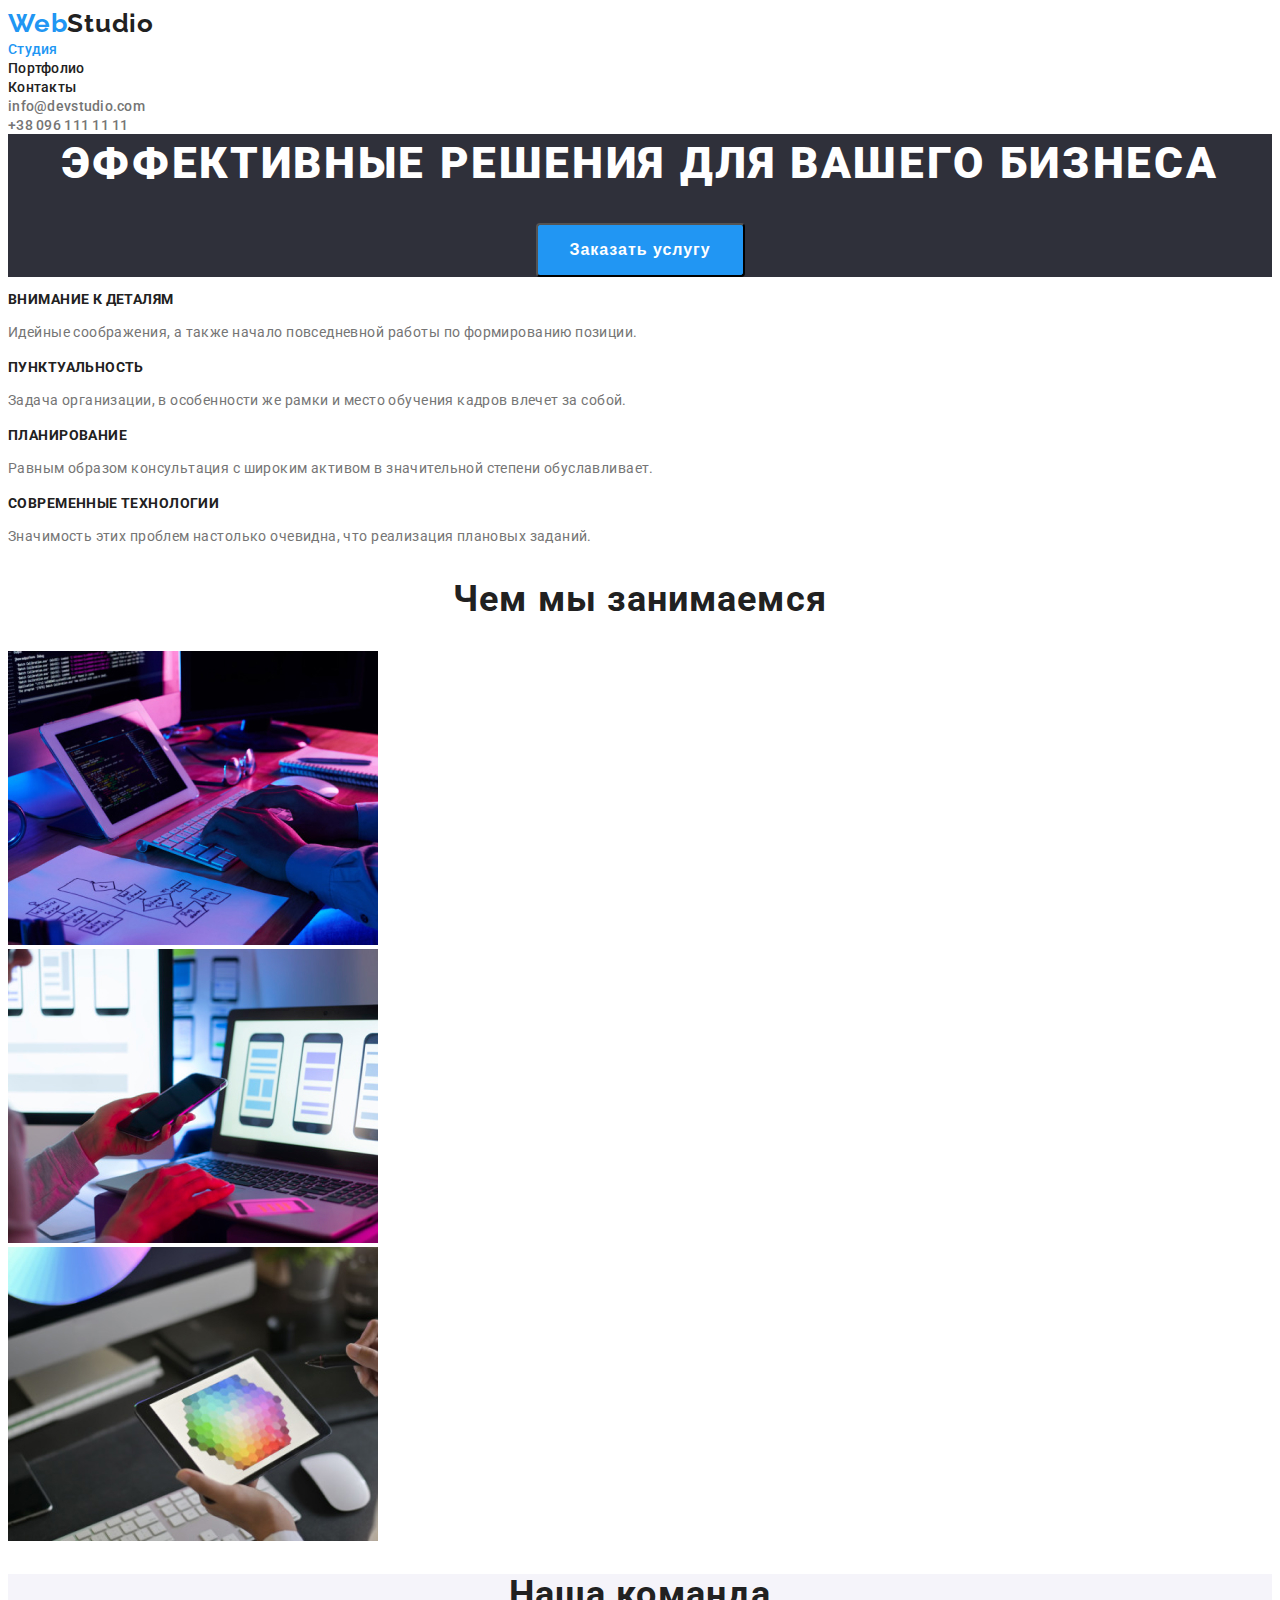
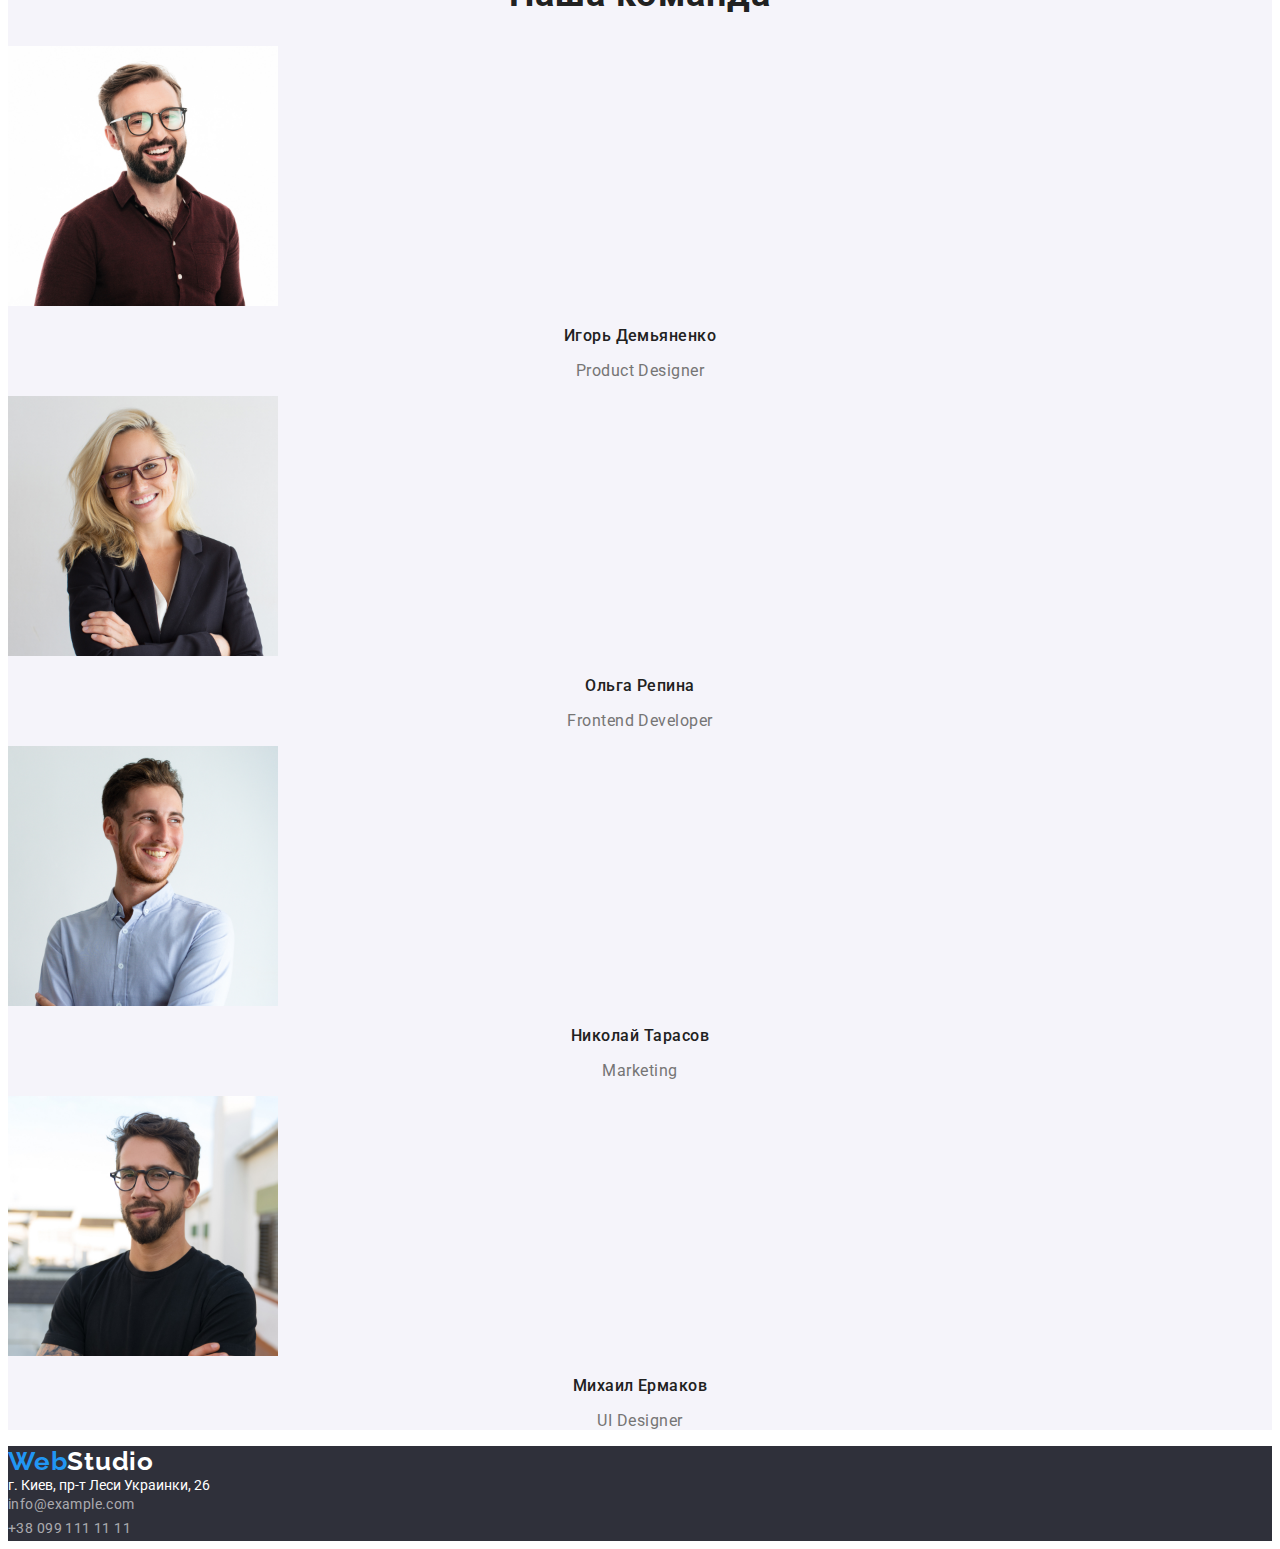
==== index.html @ c89e441e "Виправлення01" ====
<!DOCTYPE html>
<html lang="ru">
<head>
    <meta charset="UTF-8">
    <meta name="viewport" content="width=device-width, initial-scale=1.0">
    <link href="https://fonts.googleapis.com/css2?family=Raleway:wght@700&family=Roboto:wght@400;500;700;900&display=swap"
        rel="stylesheet">
    <link rel="stylesheet" href="./css/styles.css">
    <title>WebStudio</title>
</head>
<body>
    <header>
        <nav>
            <a class="logo" href="./index.html">Web<span class="logo-top">Studio</span></a>
            <ul class="list">
                <li><a class="navigation current" href="">Студия</a></li>
                <li><a class="navigation" href="./portfolio.html">Портфолио</a></li>
                <li><a class="navigation" href="#contacts">Контакты</a></li>
            </ul>
        </nav>
            <ul class="list">
                <li><a class="contacts" href="mailto:info@example.com">info@devstudio.com</a></li>
                <li><a class="contacts" href="tel:+380991111111">+38 096 111 11 11</a></li>
            </ul>
    </header>
    <main>
        <section class="hero">
            <h1 class="hero-title">Эффективные решения для вашего бизнеса</h1>
            <button class="hero-button" type="button">Заказать услугу</button>
        </section>
        <section>
            <div class="container">
                <ul class="list">
                    <li>
                        <h3 class="feature">Внимание к деталям</h3>
                        <p class="feature-text">Идейные соображения, а также начало повседневной работы по формированию позиции.</p>
                    </li>
                    <li>
                        <h3 class="feature">Пунктуальность</h3>
                        <p class="feature-text">Задача организации, в особенности же рамки и место обучения кадров влечет за собой.</p>
                    </li>
                    <li>
                        <h3 class="feature">Планирование</h3>
                        <p class="feature-text">Равным образом консультация с широким активом в значительной степени обуславливает.</p>
                    </li>
                    <li>
                        <h3 class="feature">Современные технологии</h3>
                        <p class="feature-text">Значимость этих проблем настолько очевидна, что реализация плановых заданий.</p>
                    </li>
                </ul>
            </div>
        </section>
        <section>
            <h2 class="section-title">Чем мы занимаемся</h2>
            <ul class="list">
                <li><img src="./images/img1.jpg" width="370" height="294" alt="programer-working-his-desk-office" /></li>
                <li><img src="./images/img2.jpg" width="370" height="294" alt="designers-are-developing-application-smartphones-team-creators-is-working-interface-mobile-phones" /></li>
                <li><img src="./images/img3.jpg" width="370" height="294" alt="artist-web-design-with-working-colour-selection" /></li>
            </ul>
        </section>
        <section class="team">
            <h2 class="section-title">Наша команда</h2>
            <ul class="list">
                <li><img src="./images/img4.jpg" width="270" height="260" alt="Product Designer" />
                <h3 class="name">Игорь Демьяненко</h3>
                <p class="employment" lang="en">Product Designer</p></li>
                <li><img src="./images/img5.jpg" width="270" height="260" alt="Frontend Developer" />
                <h3 class="name">Ольга Репина</h3>
                <p class="employment" lang="en">Frontend Developer</p></li>
                <li><img src="./images/img6.jpg" width="270" height="260" alt="Marketing" />
                <h3 class="name">Николай Тарасов</h3>
                <p class="employment" lang="en">Marketing</p></li>
                <li><img src="./images/img7.jpg" width="270" height="260" alt="UI Designer" />
                <h3 class="name">Михаил Ермаков</h3>
                <p class="employment" lang="en">UI Designer</p></li>
            </ul>
        </section>
    </main>
    <footer id="contacts">
        <a class="logo" href="./index.html">Web<span class="logo-bottom">Studio</span></a>
        <ul class="list">
            <li class="location">г. Киев, пр-т Леси Украинки, 26</li>
            <li><a class="mail" href="mailto:info@example.com">info@example.com</a></li>
            <li><a class="mail" href="tel:+380991111111">+38 099 111 11 11</a></li>
        </ul>
    </footer>

</body>
</html>
---- css/styles.css ----
html{
  box-sizing: border-box;
}

*,
*::before,
*::after {
  box-sizing: inherit;
}

/* background color: 
#ffffff - main
#2f303a - hero and footer;
#F5F4FA - our team
text color:
#212121 - title
#2196F3 - accent
#757575 - text paragraph
#ffffff - hero
color: rgba(255, 255, 255, 0.6); - footer contact */

:root {
  --accent: #2196f3;
  --white: #ffffff;
  --dark-gray: #2f303a;
  --light-gray: #f5f4fa;
  --black-text: #212121;
  --gray-text: #757575;
}
body {
  font-family: "Roboto", sans-serif;
  color: var(--gray-text);
  background-color: var(--white);
}
.list {
  margin: 0;
  padding: 0;
  list-style: none;
}
.navigation {
  font-weight: 500;
  font-size: 14px;
  line-height: 1.142;
  letter-spacing: 0.02em;
  color: var(--black-text);
  text-decoration: none;
}
.navigation:hover,
.navigation:focus {
  color: var(--accent);
}
.contacts {
  font-weight: 500;
  font-size: 14px;
  line-height: 1.142;
  letter-spacing: 0.02em;
  color: var(--gray-text);
  text-decoration: none;
}
.contacts:hover,
.contacts:focus {
  color: var(--accent);
}
.navigation.current {
  color: var(--accent);
}
.logo-top {
  font-family: Raleway, sans-serif;
  font-weight: 700;
  font-size: 26px;
  line-height: 1.192;
  letter-spacing: 0.03em;
  color: var(--black-text);
  text-decoration: none;
}
.logo {
  font-family: Raleway, sans-serif;
  font-weight: 700;
  font-size: 26px;
  line-height: 1.192;
  letter-spacing: 0.03em;
  color: var(--accent);
  text-decoration: none;
}
.logo-bottom {
  font-family: Raleway, sans-serif;
  font-weight: 700;
  font-size: 26px;
  line-height: 1.192;
  letter-spacing: 0.03em;
  color: var(--white);
  text-decoration: none;
}
.hero {
  background-color: var(--dark-gray);
  text-align: center;
  margin-bottom: 94;
}
.hero-title {
  margin-top: 0;
  margin-bottom: 30;
  font-weight: 900;
  font-size: 44px;
  line-height: 1.36;
  letter-spacing: 0.06em;
  text-transform: uppercase;
  color: var(--white);
}
.hero-button {
  display: inline-block;
  font-weight: 700;
  font-size: 16px;
  line-height: 1.87;
  /* display: flex; */
  align-items: center;
  text-align: center;
  letter-spacing: 0.06em;
  color: var(--white);
  background-color: var(--accent);
  border-radius: 4px;
  padding: 10px 32px;
  min-width: 200px;
}
.feature {
  font-weight: 700;
  font-size: 14px;
  line-height: 1.142;
  letter-spacing: 0.03em;
  text-transform: uppercase;
  color: var(--black-text);
}
.feature-text {
  font-weight: normal;
  font-size: 14px;
  line-height: 1.71;
  letter-spacing: 0.03em;
  color: var(--gray-text);
}
.section-title {
  font-weight: 700;
  font-size: 36px;
  line-height: 1.166;
  text-align: center;
  letter-spacing: 0.03em;
  color: var(--black-text);
}
.team {
  background-color: var(--light-gray);
}
.name {
  font-weight: 500;
  font-size: 16px;
  line-height: 1.187;
  text-align: center;
  letter-spacing: 0.03em;
  color: var(--black-text);
}
.employment {
  font-weight: 400;
  font-size: 16px;
  line-height: 1.187;
  text-align: center;
  letter-spacing: 0.03em;
  color: var(--gray-text);
}
footer {
  background-color: var(--dark-gray);
}
.location {
font-weight: 400;
font-size: 14px;
line-height: 1.71
letter-spacing: 0.03em;
color: var(--white);
text-decoration: none;
}

.mail{
font-weight: 400;
font-size: 14px;
line-height: 1.71;
letter-spacing: 0.03em;
color: rgba(255, 255, 255, 0.6);
text-decoration: none;
}
.button{
font-family: Roboto;
font-weight: 500;
font-size: 16px;
line-height: 1.62;
text-align: center;
letter-spacing: 0.03em;
color: var(--black-text);
background-color: var(--light-gray);
}
.button:hover,
.button:focus {
background-color: var(--accent);
color: var(--white);
}
.project{
font-weight: 700;
font-size: 18px;
line-height: 2;
letter-spacing: 0.06em;
color: var(--black-text);
}
.project-item{
font-weight: 400;
font-size: 16px;
line-height: 1.87;
letter-spacing: 0.03em;
color: var(--gray-text);
}
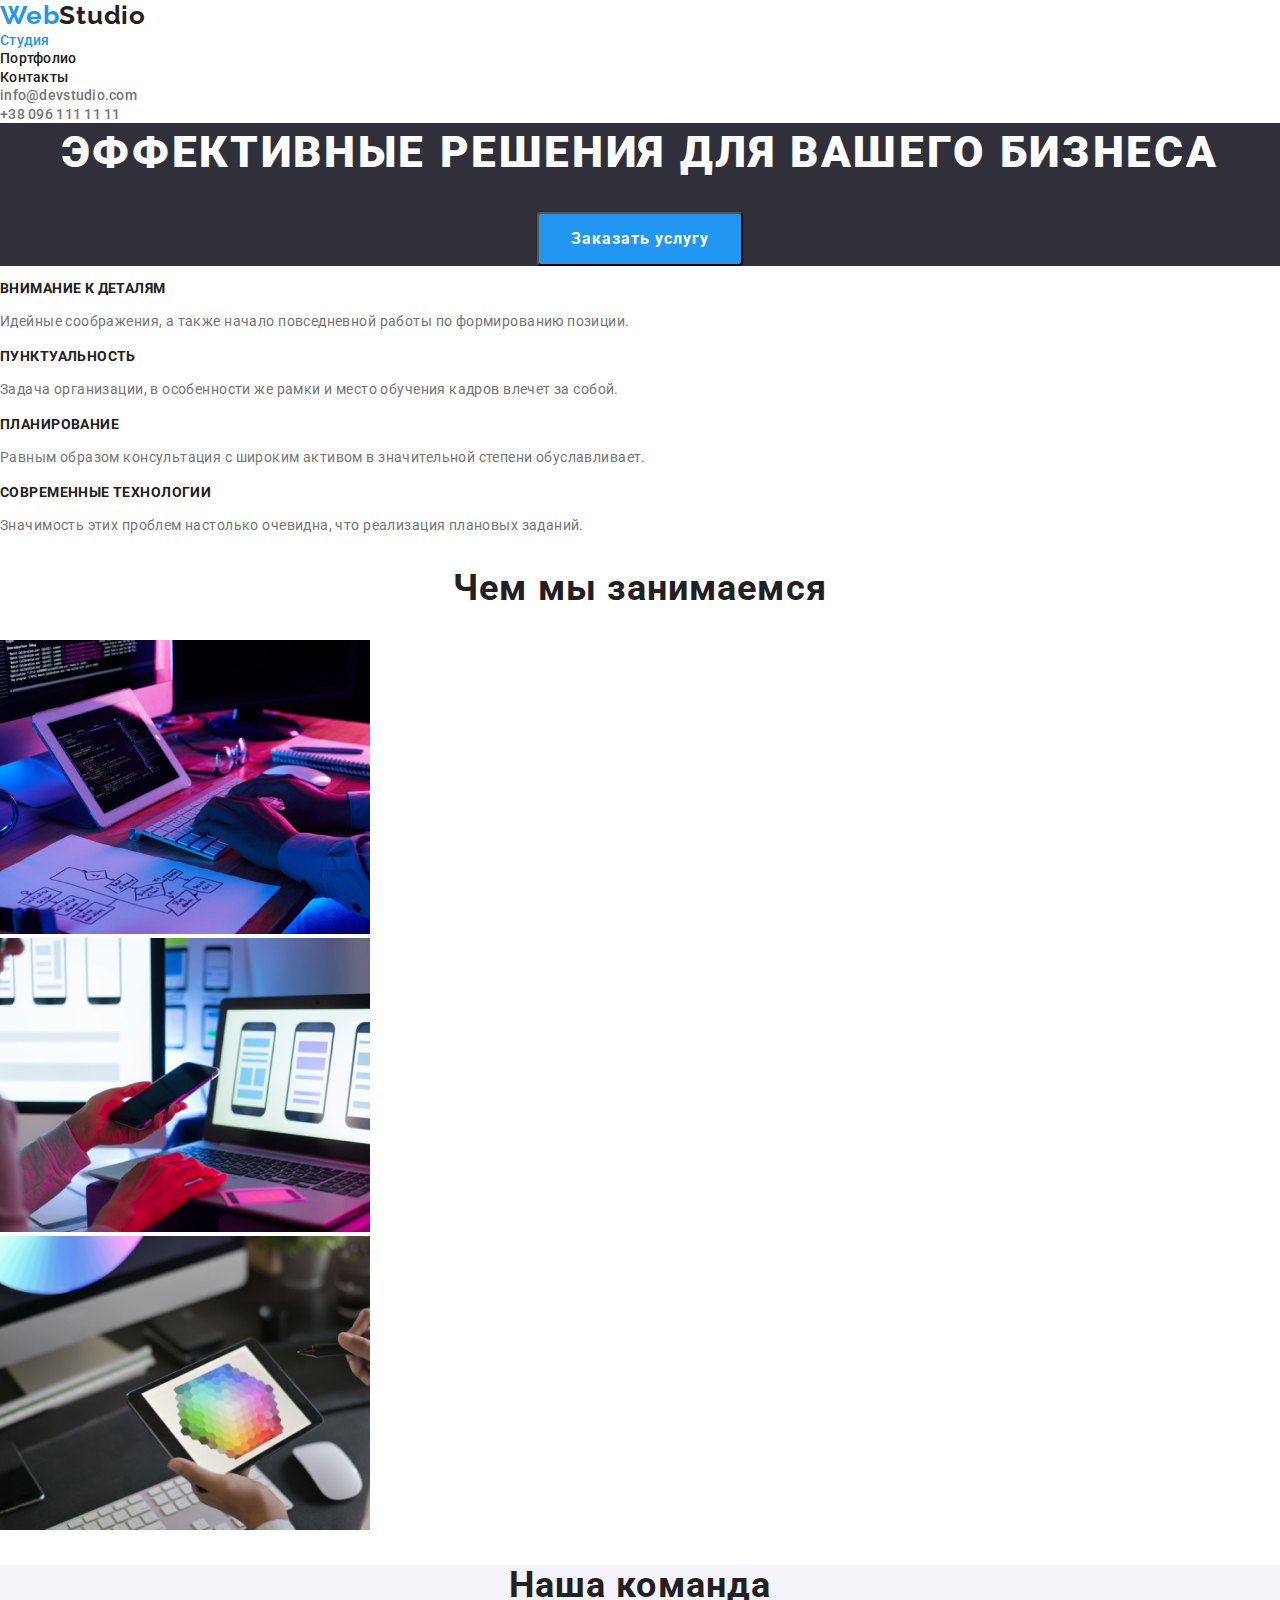
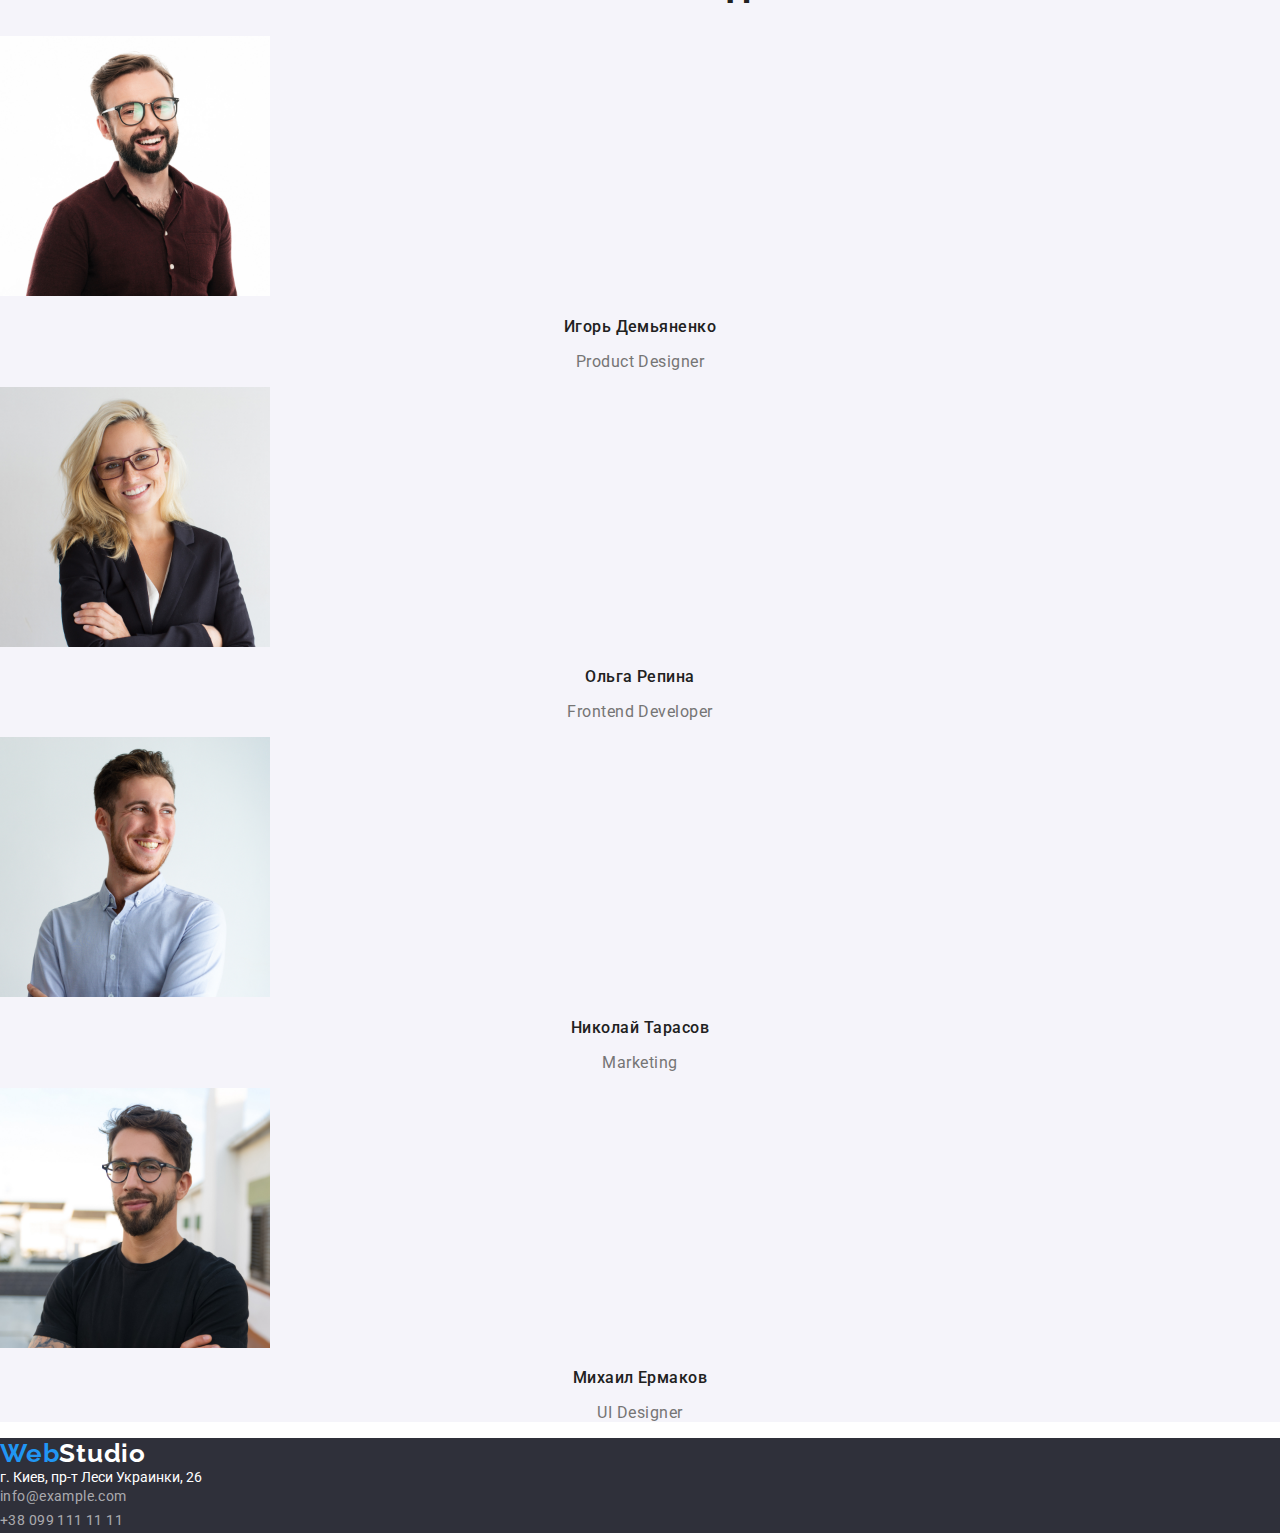
==== commit 8aecc908: "Випралення "нормалайз"" ====
--- a/index.html
+++ b/index.html
@@ -5,6 +5,7 @@
     <meta name="viewport" content="width=device-width, initial-scale=1.0">
     <link href="https://fonts.googleapis.com/css2?family=Raleway:wght@700&family=Roboto:wght@400;500;700;900&display=swap"
         rel="stylesheet">
+    <link rel="stylesheet" href="https://cdnjs.cloudflare.com/ajax/libs/modern-normalize/1.0.0/modern-normalize.min.css">
     <link rel="stylesheet" href="./css/styles.css">
     <title>WebStudio</title>
 </head>
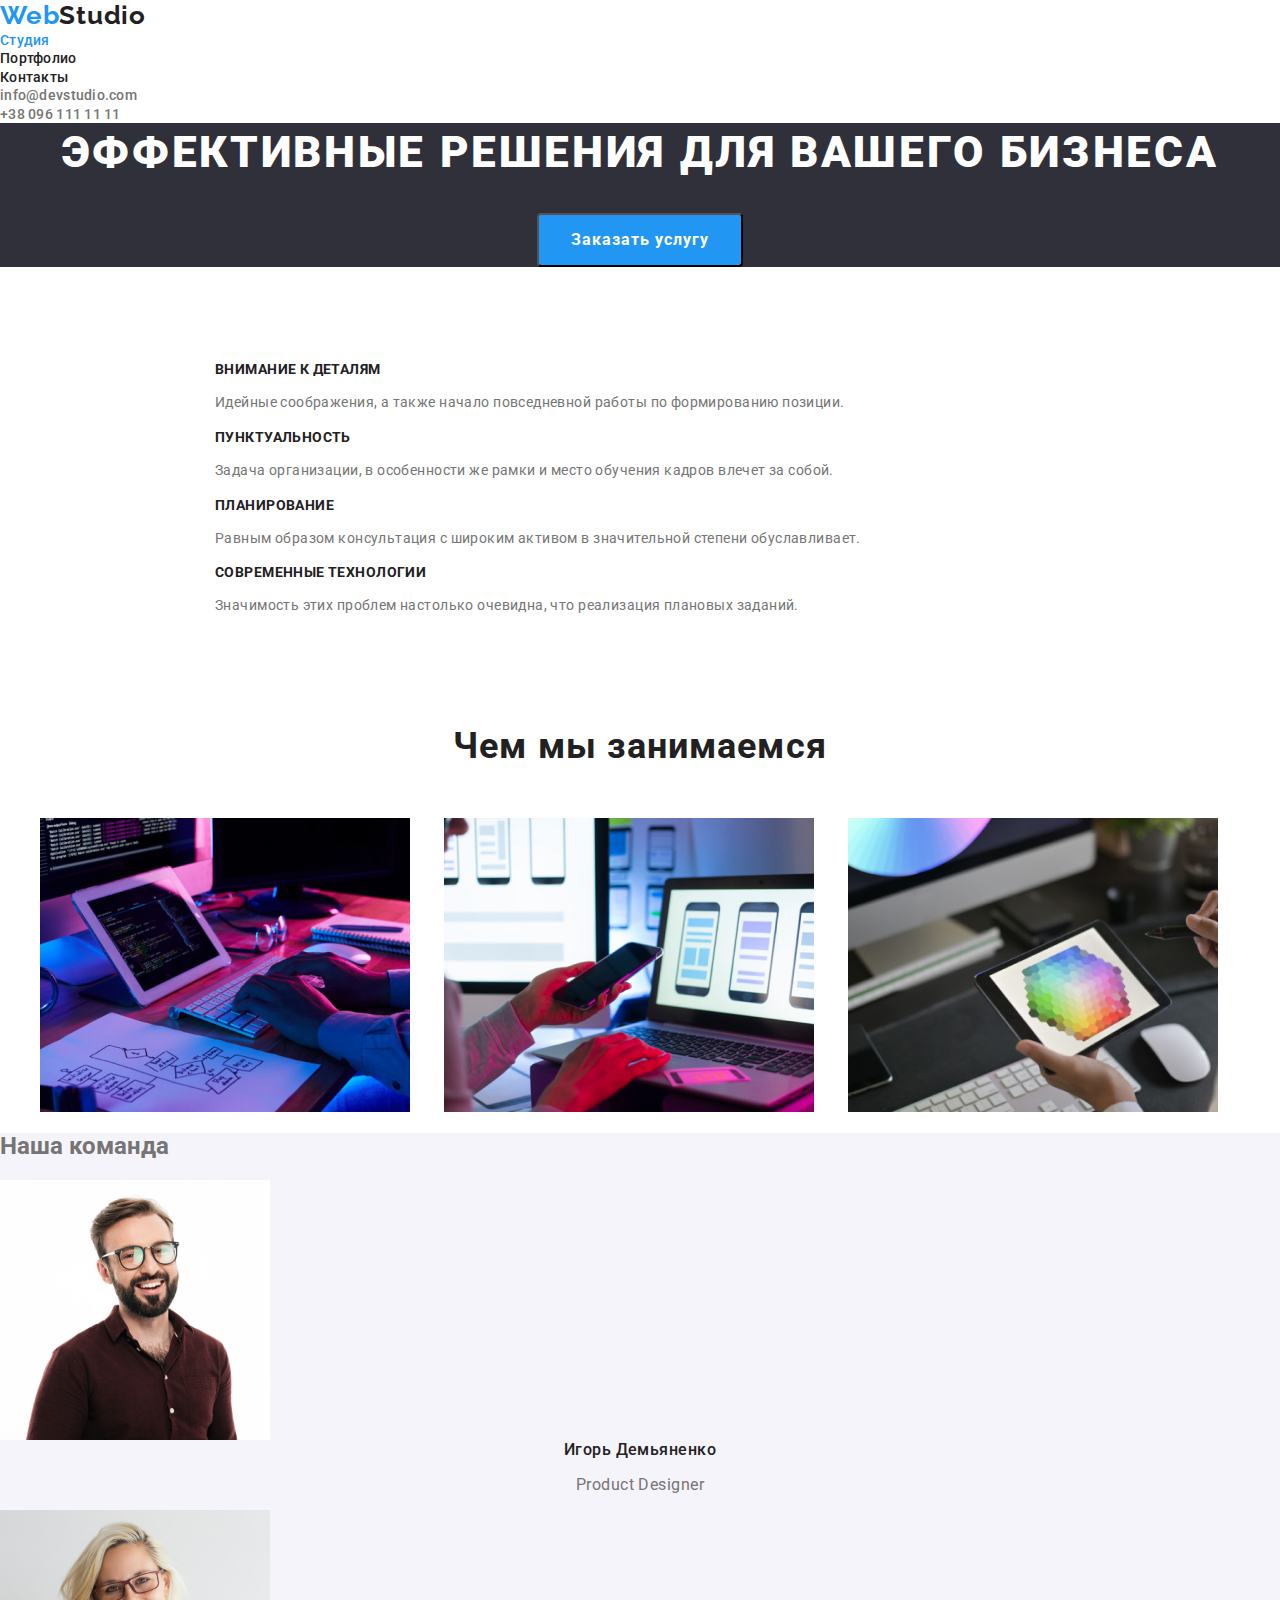
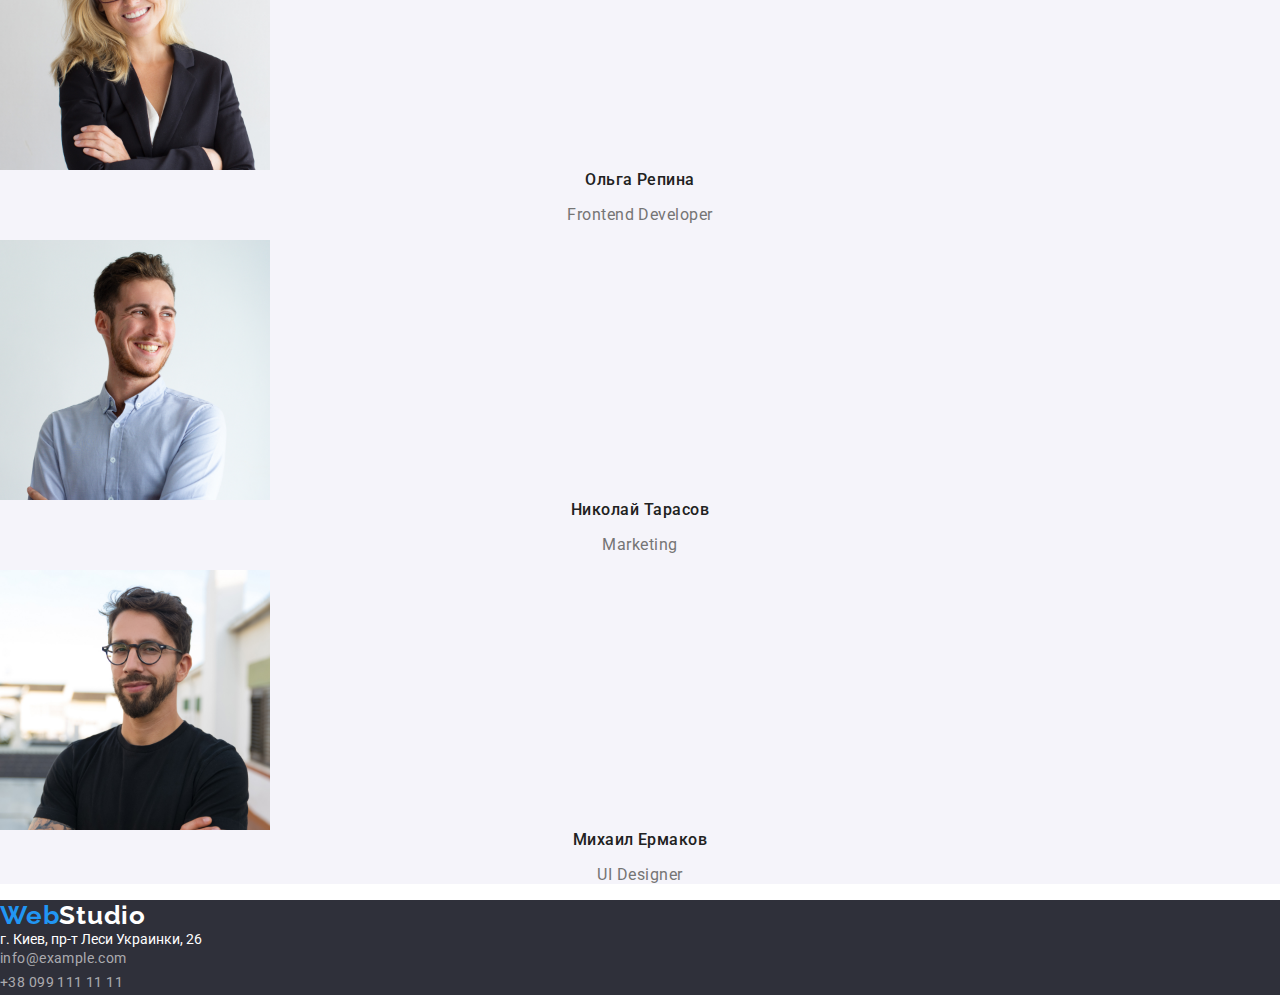
==== commit 0a4033b0: "Робота над кнопками" ====
--- a/index.html
+++ b/index.html
@@ -30,30 +30,30 @@
             <button class="hero-button" type="button">Заказать услугу</button>
         </section>
         <section>
-            <div class="container">
+            <div class="container-features">
                 <ul class="list">
                     <li>
-                        <h3 class="feature">Внимание к деталям</h3>
-                        <p class="feature-text">Идейные соображения, а также начало повседневной работы по формированию позиции.</p>
+                        <h3 class="features">Внимание к деталям</h3>
+                        <p class="features-text">Идейные соображения, а также начало повседневной работы по формированию позиции.</p>
                     </li>
                     <li>
-                        <h3 class="feature">Пунктуальность</h3>
-                        <p class="feature-text">Задача организации, в особенности же рамки и место обучения кадров влечет за собой.</p>
+                        <h3 class="features">Пунктуальность</h3>
+                        <p class="features-text">Задача организации, в особенности же рамки и место обучения кадров влечет за собой.</p>
                     </li>
                     <li>
-                        <h3 class="feature">Планирование</h3>
-                        <p class="feature-text">Равным образом консультация с широким активом в значительной степени обуславливает.</p>
+                        <h3 class="features">Планирование</h3>
+                        <p class="features-text">Равным образом консультация с широким активом в значительной степени обуславливает.</p>
                     </li>
                     <li>
-                        <h3 class="feature">Современные технологии</h3>
-                        <p class="feature-text">Значимость этих проблем настолько очевидна, что реализация плановых заданий.</p>
+                        <h3 class="features">Современные технологии</h3>
+                        <p class="features-text">Значимость этих проблем настолько очевидна, что реализация плановых заданий.</p>
                     </li>
                 </ul>
             </div>
         </section>
         <section>
-            <h2 class="section-title">Чем мы занимаемся</h2>
-            <ul class="list">
+            <h2 class="job-title">Чем мы занимаемся</h2>
+            <ul class="inline-block">
                 <li><img src="./images/img1.jpg" width="370" height="294" alt="programer-working-his-desk-office" /></li>
                 <li><img src="./images/img2.jpg" width="370" height="294" alt="designers-are-developing-application-smartphones-team-creators-is-working-interface-mobile-phones" /></li>
                 <li><img src="./images/img3.jpg" width="370" height="294" alt="artist-web-design-with-working-colour-selection" /></li>
--- a/css/styles.css
+++ b/css/styles.css
@@ -32,6 +32,17 @@
   color: var(--gray-text);
   background-color: var(--white);
 }
+img {
+  display: block;
+  max-width: 100%;
+  height: auto;
+}
+h1,
+h2,
+h3,
+p {
+  margin-top: 0;
+}
 .list {
   margin: 0;
   padding: 0;
@@ -94,11 +105,10 @@
 .hero {
   background-color: var(--dark-gray);
   text-align: center;
-  margin-bottom: 94;
 }
 .hero-title {
   margin-top: 0;
-  margin-bottom: 30;
+  margin-bottom: 30px;
   font-weight: 900;
   font-size: 44px;
   line-height: 1.36;
@@ -121,7 +131,7 @@
   padding: 10px 32px;
   min-width: 200px;
 }
-.feature {
+.features {
   font-weight: 700;
   font-size: 14px;
   line-height: 1.142;
@@ -129,20 +139,21 @@
   text-transform: uppercase;
   color: var(--black-text);
 }
-.feature-text {
+.features-text {
   font-weight: normal;
   font-size: 14px;
   line-height: 1.71;
   letter-spacing: 0.03em;
   color: var(--gray-text);
 }
-.section-title {
+.job-title {
   font-weight: 700;
   font-size: 36px;
   line-height: 1.166;
   text-align: center;
   letter-spacing: 0.03em;
   color: var(--black-text);
+  margin-bottom: 50px;
 }
 .team {
   background-color: var(--light-gray);
@@ -192,6 +203,9 @@
 letter-spacing: 0.03em;
 color: var(--black-text);
 background-color: var(--light-gray);
+border-radius: 4px;
+padding: 5.76px 22.28px;
+border: 2px solid transparent;
 }
 .button:hover,
 .button:focus {
@@ -212,3 +226,30 @@
 letter-spacing: 0.03em;
 color: var(--gray-text);
 }
+.container-features {
+  padding: 94px 215px;
+}
+/* .list li {
+  align-items: center;
+  text-align: center;
+  display: inline-block;
+} */
+.inline-block li {
+  display: inline-block;
+  margin-right: 30px;
+}
+.inline-block li:last-child {
+  margin-right: 0;
+}
+.useful-button {
+  padding-top: 94px;
+  padding-right: 497.58px;
+  padding-bottom: 32.65px;
+  padding-left: 483.59px;
+}
+.useful-button li {
+margin-right: 8.1px;
+}
+.useful-button li:last-child {
+margin-right: 0;
+}
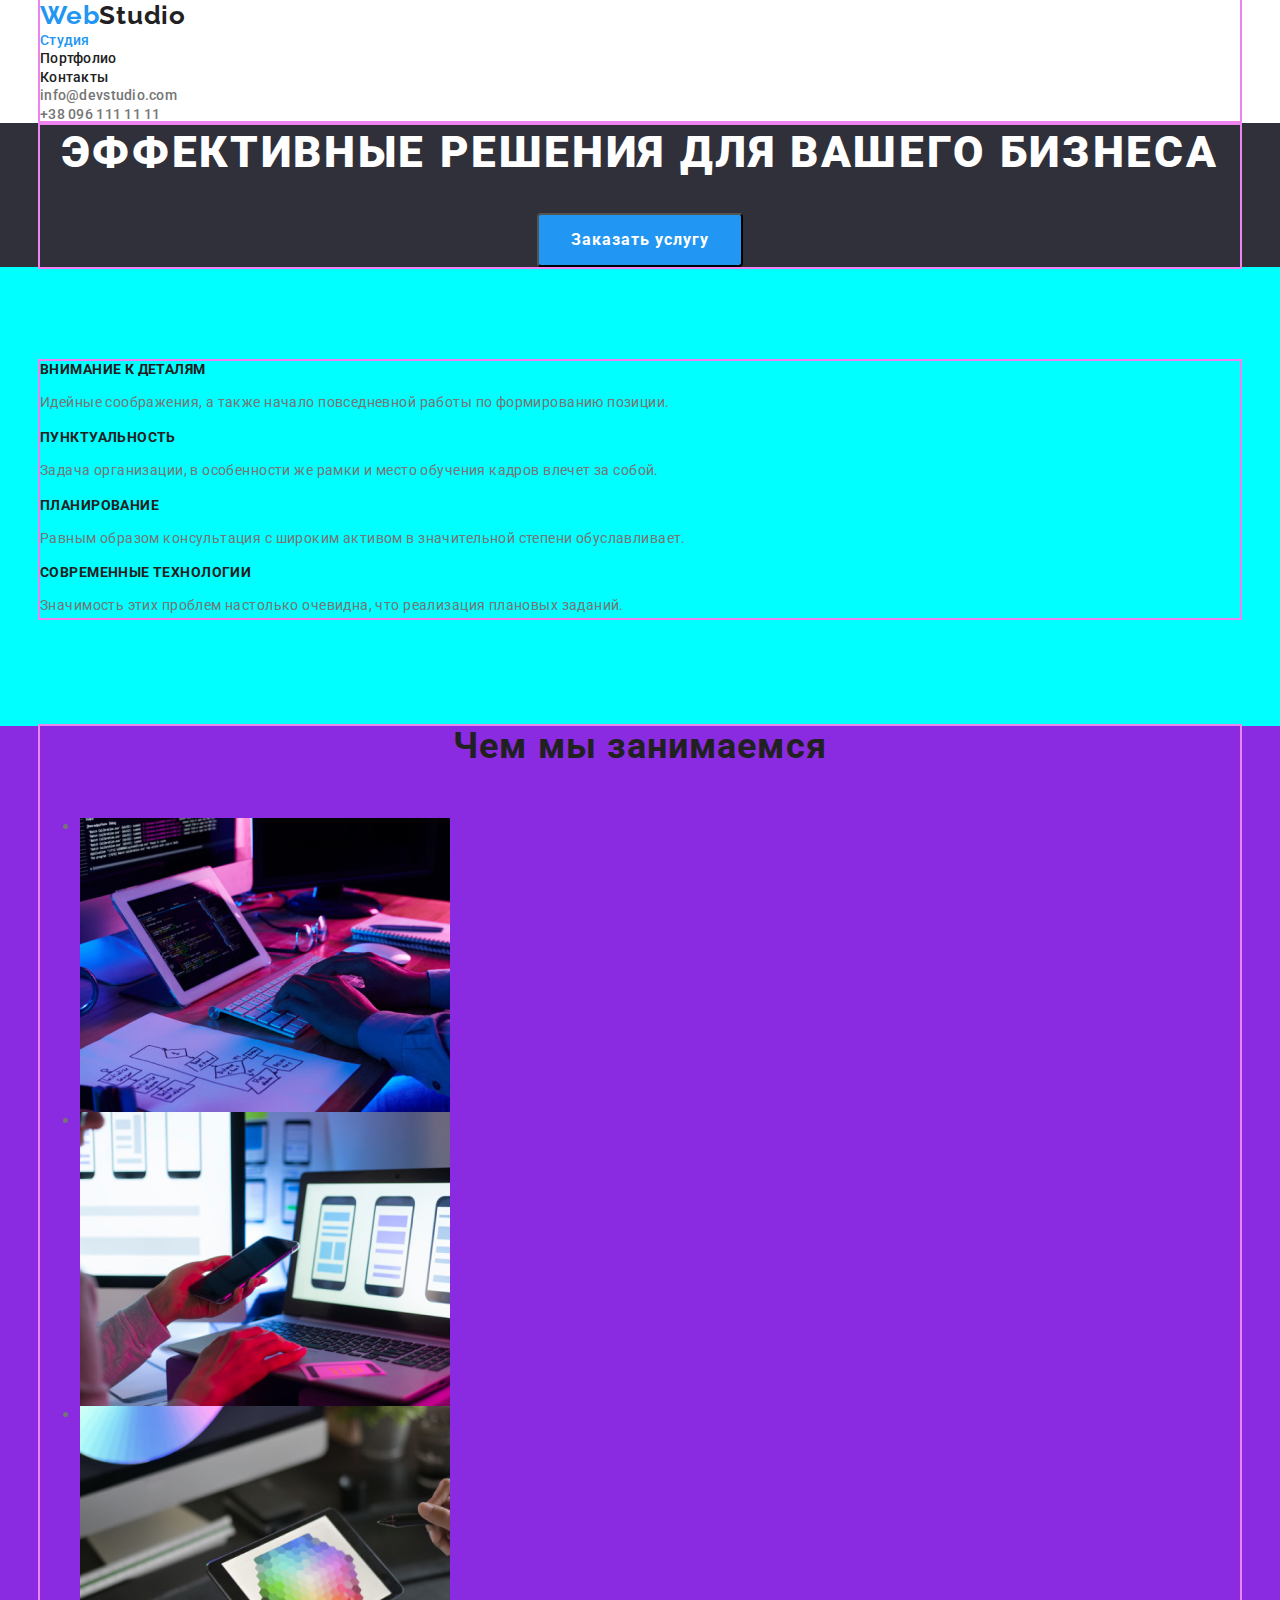
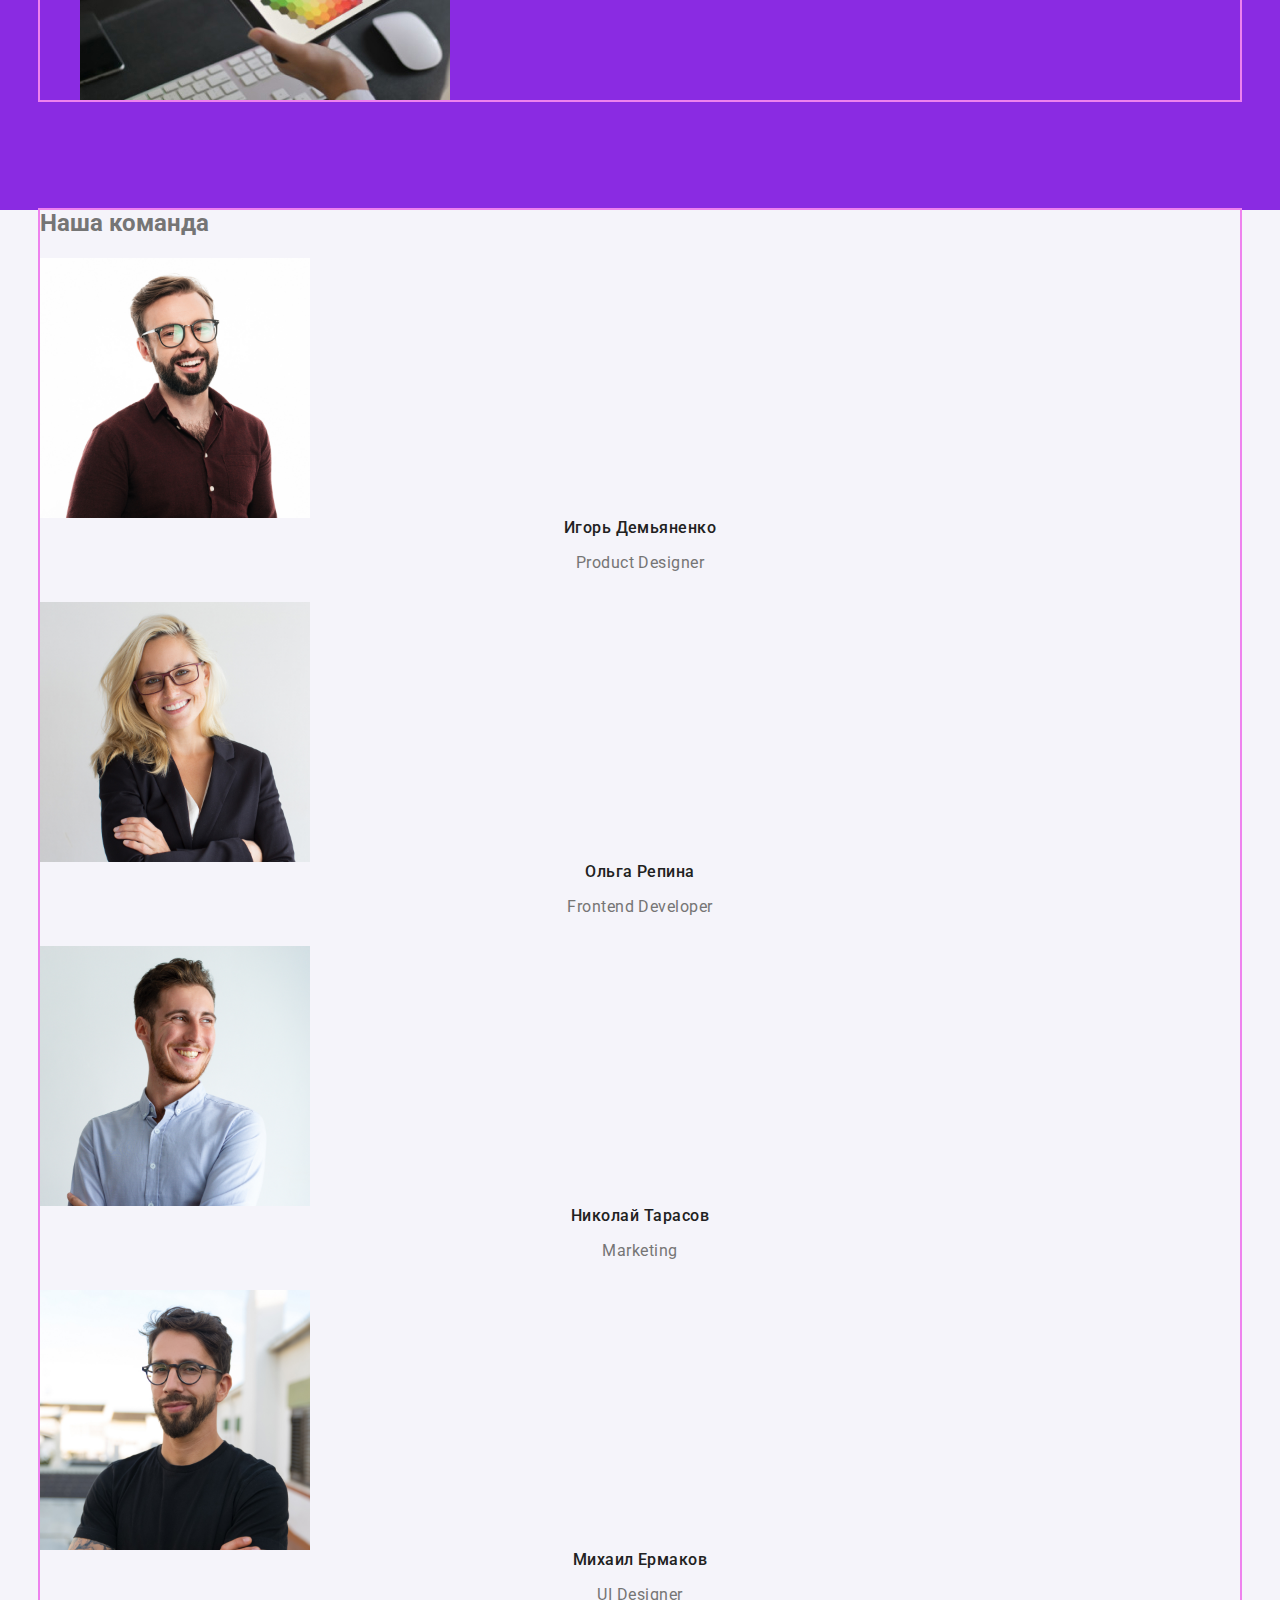
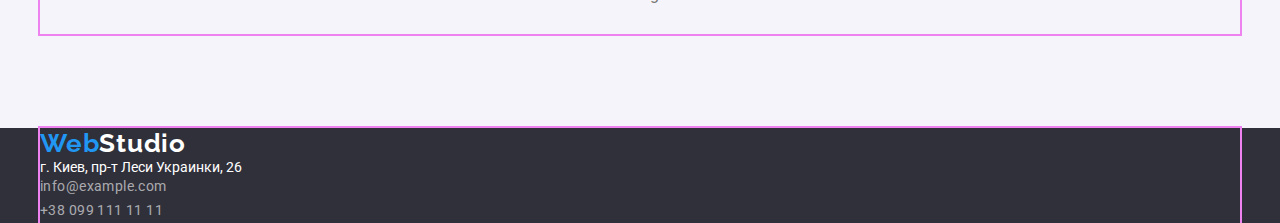
==== commit c54ddb58: "Робота над секціями" ====
--- a/index.html
+++ b/index.html
@@ -11,27 +11,31 @@
 </head>
 <body>
     <header>
-        <nav>
-            <a class="logo" href="./index.html">Web<span class="logo-top">Studio</span></a>
-            <ul class="list">
-                <li><a class="navigation current" href="">Студия</a></li>
-                <li><a class="navigation" href="./portfolio.html">Портфолио</a></li>
-                <li><a class="navigation" href="#contacts">Контакты</a></li>
-            </ul>
-        </nav>
+        <div class="container">
+            <nav>
+                <a class="logo" href="./index.html">Web<span class="logo-top">Studio</span></a>
+                <ul class="list">
+                    <li><a class="navigation current" href="">Студия</a></li>
+                    <li><a class="navigation" href="./portfolio.html">Портфолио</a></li>
+                    <li><a class="navigation" href="#contacts">Контакты</a></li>
+                </ul>
+            </nav>
             <ul class="list">
                 <li><a class="contacts" href="mailto:info@example.com">info@devstudio.com</a></li>
                 <li><a class="contacts" href="tel:+380991111111">+38 096 111 11 11</a></li>
             </ul>
+        </div>
     </header>
     <main>
         <section class="hero">
-            <h1 class="hero-title">Эффективные решения для вашего бизнеса</h1>
-            <button class="hero-button" type="button">Заказать услугу</button>
+            <div class="container">
+                <h1 class="hero-title">Эффективные решения для вашего бизнеса</h1>
+                <button class="hero-button" type="button">Заказать услугу</button>
+            </div>
         </section>
-        <section>
-            <div class="container-features">
-                <ul class="list">
+        <section class="features-section">
+            <div class="container">
+                <ul class="list features-schedule">
                     <li>
                         <h3 class="features">Внимание к деталям</h3>
                         <p class="features-text">Идейные соображения, а также начало повседневной работы по формированию позиции.</p>
@@ -51,40 +55,52 @@
                 </ul>
             </div>
         </section>
-        <section>
-            <h2 class="job-title">Чем мы занимаемся</h2>
-            <ul class="inline-block">
-                <li><img src="./images/img1.jpg" width="370" height="294" alt="programer-working-his-desk-office" /></li>
-                <li><img src="./images/img2.jpg" width="370" height="294" alt="designers-are-developing-application-smartphones-team-creators-is-working-interface-mobile-phones" /></li>
-                <li><img src="./images/img3.jpg" width="370" height="294" alt="artist-web-design-with-working-colour-selection" /></li>
-            </ul>
+        <section class="job-section">
+            <div class="container">
+                <h2 class="job-title">Чем мы занимаемся</h2>
+                <ul class="job-schedule">
+                    <li><img src="./images/img1.jpg" width="370" height="294" alt="programer-working-his-desk-office" /></li>
+                    <li><img src="./images/img2.jpg" width="370" height="294"
+                            alt="designers-are-developing-application-smartphones-team-creators-is-working-interface-mobile-phones" />
+                    </li>
+                    <li><img src="./images/img3.jpg" width="370" height="294" alt="artist-web-design-with-working-colour-selection" />
+                    </li>
+                </ul>
+            </div>
         </section>
         <section class="team">
-            <h2 class="section-title">Наша команда</h2>
-            <ul class="list">
-                <li><img src="./images/img4.jpg" width="270" height="260" alt="Product Designer" />
-                <h3 class="name">Игорь Демьяненко</h3>
-                <p class="employment" lang="en">Product Designer</p></li>
-                <li><img src="./images/img5.jpg" width="270" height="260" alt="Frontend Developer" />
-                <h3 class="name">Ольга Репина</h3>
-                <p class="employment" lang="en">Frontend Developer</p></li>
-                <li><img src="./images/img6.jpg" width="270" height="260" alt="Marketing" />
-                <h3 class="name">Николай Тарасов</h3>
-                <p class="employment" lang="en">Marketing</p></li>
-                <li><img src="./images/img7.jpg" width="270" height="260" alt="UI Designer" />
-                <h3 class="name">Михаил Ермаков</h3>
-                <p class="employment" lang="en">UI Designer</p></li>
-            </ul>
+            <div class="container">
+                <h2 class="team-title">Наша команда</h2>
+                <ul class="list">
+                    <li><img src="./images/img4.jpg" width="270" height="260" alt="Product Designer" />
+                        <h3 class="name">Игорь Демьяненко</h3>
+                        <p class="employment" lang="en">Product Designer</p>
+                    </li>
+                    <li><img src="./images/img5.jpg" width="270" height="260" alt="Frontend Developer" />
+                        <h3 class="name">Ольга Репина</h3>
+                        <p class="employment" lang="en">Frontend Developer</p>
+                    </li>
+                    <li><img src="./images/img6.jpg" width="270" height="260" alt="Marketing" />
+                        <h3 class="name">Николай Тарасов</h3>
+                        <p class="employment" lang="en">Marketing</p>
+                    </li>
+                    <li><img src="./images/img7.jpg" width="270" height="260" alt="UI Designer" />
+                        <h3 class="name">Михаил Ермаков</h3>
+                        <p class="employment" lang="en">UI Designer</p>
+                    </li>
+                </ul>
+            </div>
         </section>
     </main>
     <footer id="contacts">
-        <a class="logo" href="./index.html">Web<span class="logo-bottom">Studio</span></a>
-        <ul class="list">
-            <li class="location">г. Киев, пр-т Леси Украинки, 26</li>
-            <li><a class="mail" href="mailto:info@example.com">info@example.com</a></li>
-            <li><a class="mail" href="tel:+380991111111">+38 099 111 11 11</a></li>
-        </ul>
-    </footer>
-
+        <div class="container">
+            <a class="logo" href="./index.html">Web<span class="logo-bottom">Studio</span></a>
+            <ul class="list">
+                <li class="location">г. Киев, пр-т Леси Украинки, 26</li>
+                <li><a class="mail" href="mailto:info@example.com">info@example.com</a></li>
+                <li><a class="mail" href="tel:+380991111111">+38 099 111 11 11</a></li>
+            </ul>
+            </footer>
+        </div>
 </body>
 </html>--- a/css/styles.css
+++ b/css/styles.css
@@ -131,6 +131,11 @@
   padding: 10px 32px;
   min-width: 200px;
 }
+.features-section {
+  padding-top: 94px;
+  padding-bottom: 94px;
+  background-color: cyan;
+}
 .features {
   font-weight: 700;
   font-size: 14px;
@@ -146,6 +151,10 @@
   letter-spacing: 0.03em;
   color: var(--gray-text);
 }
+.job-section {
+  padding-bottom: 94px;
+  background-color: blueviolet;
+}
 .job-title {
   font-weight: 700;
   font-size: 36px;
@@ -156,6 +165,7 @@
   margin-bottom: 50px;
 }
 .team {
+  padding-bottom: 94px;
   background-color: var(--light-gray);
 }
 .name {
@@ -167,6 +177,8 @@
   color: var(--black-text);
 }
 .employment {
+  margin-bottom: 0;
+  padding-bottom: 30px;
   font-weight: 400;
   font-size: 16px;
   line-height: 1.187;
@@ -178,78 +190,67 @@
   background-color: var(--dark-gray);
 }
 .location {
-font-weight: 400;
-font-size: 14px;
-line-height: 1.71
-letter-spacing: 0.03em;
-color: var(--white);
-text-decoration: none;
+  font-weight: 400;
+  font-size: 14px;
+  line-height: 1.71
+  letter-spacing: 0.03em;
+  color: var(--white);
+  text-decoration: none;
 }
 
 .mail{
-font-weight: 400;
-font-size: 14px;
-line-height: 1.71;
-letter-spacing: 0.03em;
-color: rgba(255, 255, 255, 0.6);
-text-decoration: none;
+  font-weight: 400;
+  font-size: 14px;
+  line-height: 1.71;
+  letter-spacing: 0.03em;
+  color: rgba(255, 255, 255, 0.6);
+  text-decoration: none;
 }
 .button{
-font-family: Roboto;
-font-weight: 500;
-font-size: 16px;
-line-height: 1.62;
-text-align: center;
-letter-spacing: 0.03em;
-color: var(--black-text);
-background-color: var(--light-gray);
-border-radius: 4px;
-padding: 5.76px 22.28px;
-border: 2px solid transparent;
+  font-family: Roboto;
+  font-weight: 500;
+  font-size: 16px;
+  line-height: 1.62;
+  text-align: center;
+  letter-spacing: 0.03em;
+  color: var(--black-text);
+  background-color: var(--light-gray);
+  border-radius: 4px;
+  padding: 5.76px 22.28px;
+  border: 2px solid transparent;
 }
 .button:hover,
 .button:focus {
-background-color: var(--accent);
-color: var(--white);
-}
-.project{
-font-weight: 700;
-font-size: 18px;
-line-height: 2;
-letter-spacing: 0.06em;
-color: var(--black-text);
-}
-.project-item{
-font-weight: 400;
-font-size: 16px;
-line-height: 1.87;
-letter-spacing: 0.03em;
-color: var(--gray-text);
-}
-.container-features {
-  padding: 94px 215px;
-}
-/* .list li {
-  align-items: center;
-  text-align: center;
-  display: inline-block;
-} */
-.inline-block li {
-  display: inline-block;
-  margin-right: 30px;
-}
-.inline-block li:last-child {
-  margin-right: 0;
+  background-color: var(--accent);
+  color: var(--white);
 }
 .useful-button {
   padding-top: 94px;
-  padding-right: 497.58px;
   padding-bottom: 32.65px;
-  padding-left: 483.59px;
-}
-.useful-button li {
-margin-right: 8.1px;
-}
-.useful-button li:last-child {
-margin-right: 0;
-}
+  background-color: darkolivegreen;
+}
+.project-section {
+  padding-bottom: 148px;
+  background-color: darkmagenta;
+}
+.project{
+  font-weight: 700;
+  font-size: 18px;
+  line-height: 2;
+  letter-spacing: 0.06em;
+  color: var(--black-text);
+}
+.project-item{
+  margin-bottom: 0;
+  font-weight: 400;
+  font-size: 16px;
+  line-height: 1.87;
+  letter-spacing: 0.03em;
+  color: var(--gray-text);
+}
+.container {
+  width: 1200px;
+  margin-left: auto;
+  margin-right: auto;
+  outline: 2px solid violet;
+}
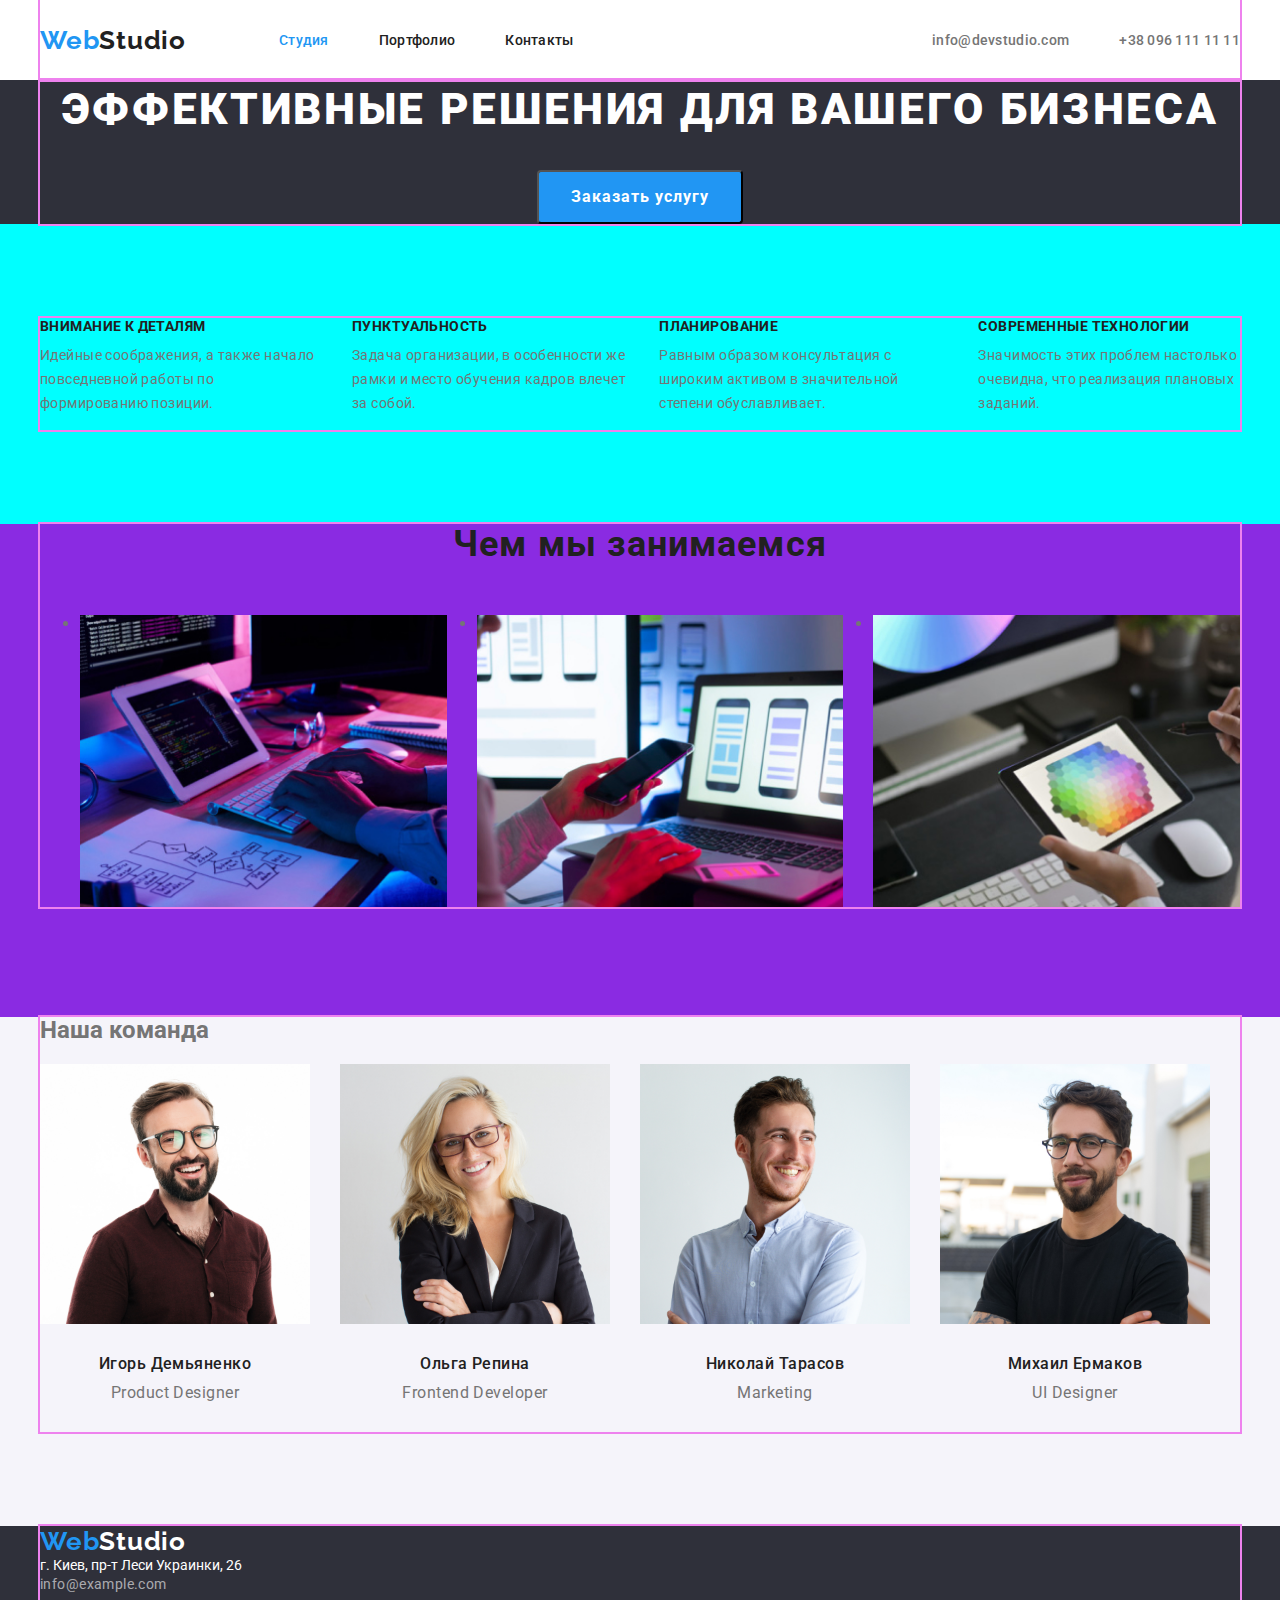
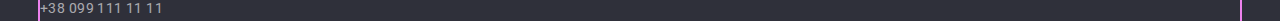
==== commit 4a03d579: "Робота над секціями 02" ====
--- a/index.html
+++ b/index.html
@@ -11,18 +11,18 @@
 </head>
 <body>
     <header>
-        <div class="container">
-            <nav>
+        <div class="container main-top">
+            <nav class="nav">
                 <a class="logo" href="./index.html">Web<span class="logo-top">Studio</span></a>
-                <ul class="list">
-                    <li><a class="navigation current" href="">Студия</a></li>
-                    <li><a class="navigation" href="./portfolio.html">Портфолио</a></li>
-                    <li><a class="navigation" href="#contacts">Контакты</a></li>
+                <ul class="site-nav list">
+                    <li class="item"><a class="navigation current" href="">Студия</a></li>
+                    <li class="item"><a class="navigation" href="./portfolio.html">Портфолио</a></li>
+                    <li class="item"><a class="navigation" href="#contacts">Контакты</a></li>
                 </ul>
             </nav>
-            <ul class="list">
-                <li><a class="contacts" href="mailto:info@example.com">info@devstudio.com</a></li>
-                <li><a class="contacts" href="tel:+380991111111">+38 096 111 11 11</a></li>
+            <ul class="schedule-contacts list">
+                <li class="item"><a class="contacts" href="mailto:info@example.com">info@devstudio.com</a></li>
+                <li class="item"><a class="contacts" href="tel:+380991111111">+38 096 111 11 11</a></li>
             </ul>
         </div>
     </header>
@@ -35,20 +35,21 @@
         </section>
         <section class="features-section">
             <div class="container">
+                <h2 hidden>Наши особенности</h2>
                 <ul class="list features-schedule">
-                    <li>
+                    <li class="features-item">
                         <h3 class="features">Внимание к деталям</h3>
                         <p class="features-text">Идейные соображения, а также начало повседневной работы по формированию позиции.</p>
                     </li>
-                    <li>
+                    <li class="features-item">
                         <h3 class="features">Пунктуальность</h3>
                         <p class="features-text">Задача организации, в особенности же рамки и место обучения кадров влечет за собой.</p>
                     </li>
-                    <li>
+                    <li class="features-item">
                         <h3 class="features">Планирование</h3>
                         <p class="features-text">Равным образом консультация с широким активом в значительной степени обуславливает.</p>
                     </li>
-                    <li>
+                    <li class="features-item">
                         <h3 class="features">Современные технологии</h3>
                         <p class="features-text">Значимость этих проблем настолько очевидна, что реализация плановых заданий.</p>
                     </li>
@@ -59,11 +60,11 @@
             <div class="container">
                 <h2 class="job-title">Чем мы занимаемся</h2>
                 <ul class="job-schedule">
-                    <li><img src="./images/img1.jpg" width="370" height="294" alt="programer-working-his-desk-office" /></li>
-                    <li><img src="./images/img2.jpg" width="370" height="294"
+                    <li class="job-item"><img src="./images/img1.jpg" width="370" height="294" alt="programer-working-his-desk-office" /></li>
+                    <li class="job-item"><img src="./images/img2.jpg" width="370" height="294"
                             alt="designers-are-developing-application-smartphones-team-creators-is-working-interface-mobile-phones" />
                     </li>
-                    <li><img src="./images/img3.jpg" width="370" height="294" alt="artist-web-design-with-working-colour-selection" />
+                    <li class="job-item"><img src="./images/img3.jpg" width="370" height="294" alt="artist-web-design-with-working-colour-selection" />
                     </li>
                 </ul>
             </div>
@@ -71,20 +72,20 @@
         <section class="team">
             <div class="container">
                 <h2 class="team-title">Наша команда</h2>
-                <ul class="list">
-                    <li><img src="./images/img4.jpg" width="270" height="260" alt="Product Designer" />
+                <ul class="team-schedule list">
+                    <li class="team-item"><img class="team-photo" src="./images/img4.jpg" width="270" height="260" alt="Product Designer" />
                         <h3 class="name">Игорь Демьяненко</h3>
                         <p class="employment" lang="en">Product Designer</p>
                     </li>
-                    <li><img src="./images/img5.jpg" width="270" height="260" alt="Frontend Developer" />
+                    <li class="team-item"><img class="team-photo" src="./images/img5.jpg" width="270" height="260" alt="Frontend Developer" />
                         <h3 class="name">Ольга Репина</h3>
                         <p class="employment" lang="en">Frontend Developer</p>
                     </li>
-                    <li><img src="./images/img6.jpg" width="270" height="260" alt="Marketing" />
+                    <li class="team-item"><img class="team-photo" src="./images/img6.jpg" width="270" height="260" alt="Marketing" />
                         <h3 class="name">Николай Тарасов</h3>
                         <p class="employment" lang="en">Marketing</p>
                     </li>
-                    <li><img src="./images/img7.jpg" width="270" height="260" alt="UI Designer" />
+                    <li class="team-item"><img class="team-photo" src="./images/img7.jpg" width="270" height="260" alt="UI Designer" />
                         <h3 class="name">Михаил Ермаков</h3>
                         <p class="employment" lang="en">UI Designer</p>
                     </li>
--- a/css/styles.css
+++ b/css/styles.css
@@ -1,13 +1,3 @@
-html{
-  box-sizing: border-box;
-}
-
-*,
-*::before,
-*::after {
-  box-sizing: inherit;
-}
-
 /* background color: 
 #ffffff - main
 #2f303a - hero and footer;
@@ -27,6 +17,18 @@
   --black-text: #212121;
   --gray-text: #757575;
 }
+
+/* утилиты */
+html{
+  box-sizing: border-box;
+}
+
+*,
+*::before,
+*::after {
+  box-sizing: inherit;
+}
+
 body {
   font-family: "Roboto", sans-serif;
   color: var(--gray-text);
@@ -48,7 +50,46 @@
   padding: 0;
   list-style: none;
 }
+
+/* шапка */
+.main-top {
+  display: flex;
+  align-items: center;
+}
+.nav {
+  display: flex;
+  align-items: center;
+}
+.logo-top {
+  font-family: Raleway, sans-serif;
+  font-weight: 700;
+  font-size: 26px;
+  line-height: 1.192;
+  letter-spacing: 0.03em;
+  color: var(--black-text);
+  text-decoration: none;
+}
+.logo {
+  font-family: Raleway, sans-serif;
+  font-weight: 700;
+  font-size: 26px;
+  line-height: 1.192;
+  letter-spacing: 0.03em;
+  color: var(--accent);
+  text-decoration: none;
+}
+.site-nav {
+  display: flex;
+  margin-left: 93px;
+}
+.site-nav .item:not(:last-child) {
+  margin-right: 50px;
+}
 .navigation {
+  display: block;
+  padding-top: 32px;
+  padding-bottom: 32px;
+
   font-weight: 500;
   font-size: 14px;
   line-height: 1.142;
@@ -60,6 +101,13 @@
 .navigation:focus {
   color: var(--accent);
 }
+.schedule-contacts {
+  display: flex;
+  margin-left: auto;
+}
+ .schedule-contacts .item + .item {
+   margin-left: 50px;
+ }
 .contacts {
   font-weight: 500;
   font-size: 14px;
@@ -75,33 +123,8 @@
 .navigation.current {
   color: var(--accent);
 }
-.logo-top {
-  font-family: Raleway, sans-serif;
-  font-weight: 700;
-  font-size: 26px;
-  line-height: 1.192;
-  letter-spacing: 0.03em;
-  color: var(--black-text);
-  text-decoration: none;
-}
-.logo {
-  font-family: Raleway, sans-serif;
-  font-weight: 700;
-  font-size: 26px;
-  line-height: 1.192;
-  letter-spacing: 0.03em;
-  color: var(--accent);
-  text-decoration: none;
-}
-.logo-bottom {
-  font-family: Raleway, sans-serif;
-  font-weight: 700;
-  font-size: 26px;
-  line-height: 1.192;
-  letter-spacing: 0.03em;
-  color: var(--white);
-  text-decoration: none;
-}
+
+/* блок герой */
 .hero {
   background-color: var(--dark-gray);
   text-align: center;
@@ -131,12 +154,21 @@
   padding: 10px 32px;
   min-width: 200px;
 }
+
+/* блок особенности */
 .features-section {
   padding-top: 94px;
   padding-bottom: 94px;
   background-color: cyan;
 }
+.features-schedule {
+  display: flex;
+}
+.features-item:not(:last-child) {
+  margin-right: 30px;
+}
 .features {
+  margin-bottom: 10px;
   font-weight: 700;
   font-size: 14px;
   line-height: 1.142;
@@ -151,6 +183,8 @@
   letter-spacing: 0.03em;
   color: var(--gray-text);
 }
+
+/* блок наши роботы */
 .job-section {
   padding-bottom: 94px;
   background-color: blueviolet;
@@ -164,11 +198,29 @@
   color: var(--black-text);
   margin-bottom: 50px;
 }
+.job-schedule {
+  display: flex;
+}
+.job-item:not(:last-child) {
+  margin-right: 30px;
+}
+
+/* блок команда */
 .team {
   padding-bottom: 94px;
   background-color: var(--light-gray);
 }
+.team-schedule {
+  display: flex;
+}
+.team-item:not(:last-child) {
+  margin-right: 30px;
+}
+.team-photo {
+  margin-bottom: 30px;
+}
 .name {
+  margin-bottom: 10px;
   font-weight: 500;
   font-size: 16px;
   line-height: 1.187;
@@ -186,9 +238,20 @@
   letter-spacing: 0.03em;
   color: var(--gray-text);
 }
+/* подвал */
 footer {
   background-color: var(--dark-gray);
 }
+.logo-bottom {
+  font-family: Raleway, sans-serif;
+  font-weight: 700;
+  font-size: 26px;
+  line-height: 1.192;
+  letter-spacing: 0.03em;
+  color: var(--white);
+  text-decoration: none;
+}
+
 .location {
   font-weight: 400;
   font-size: 14px;
@@ -206,12 +269,13 @@
   color: rgba(255, 255, 255, 0.6);
   text-decoration: none;
 }
+
+/* блок фильтры */
 .button{
-  font-family: Roboto;
+  font-family: Roboto, sans-serif;
   font-weight: 500;
   font-size: 16px;
   line-height: 1.62;
-  text-align: center;
   letter-spacing: 0.03em;
   color: var(--black-text);
   background-color: var(--light-gray);
@@ -224,10 +288,16 @@
   background-color: var(--accent);
   color: var(--white);
 }
-.useful-button {
+.filters {
+  display: flex;
+  align-items: center;
+  justify-content: center;
   padding-top: 94px;
   padding-bottom: 32.65px;
   background-color: darkolivegreen;
+}
+.filters-item {
+  display: block;
 }
 .project-section {
   padding-bottom: 148px;
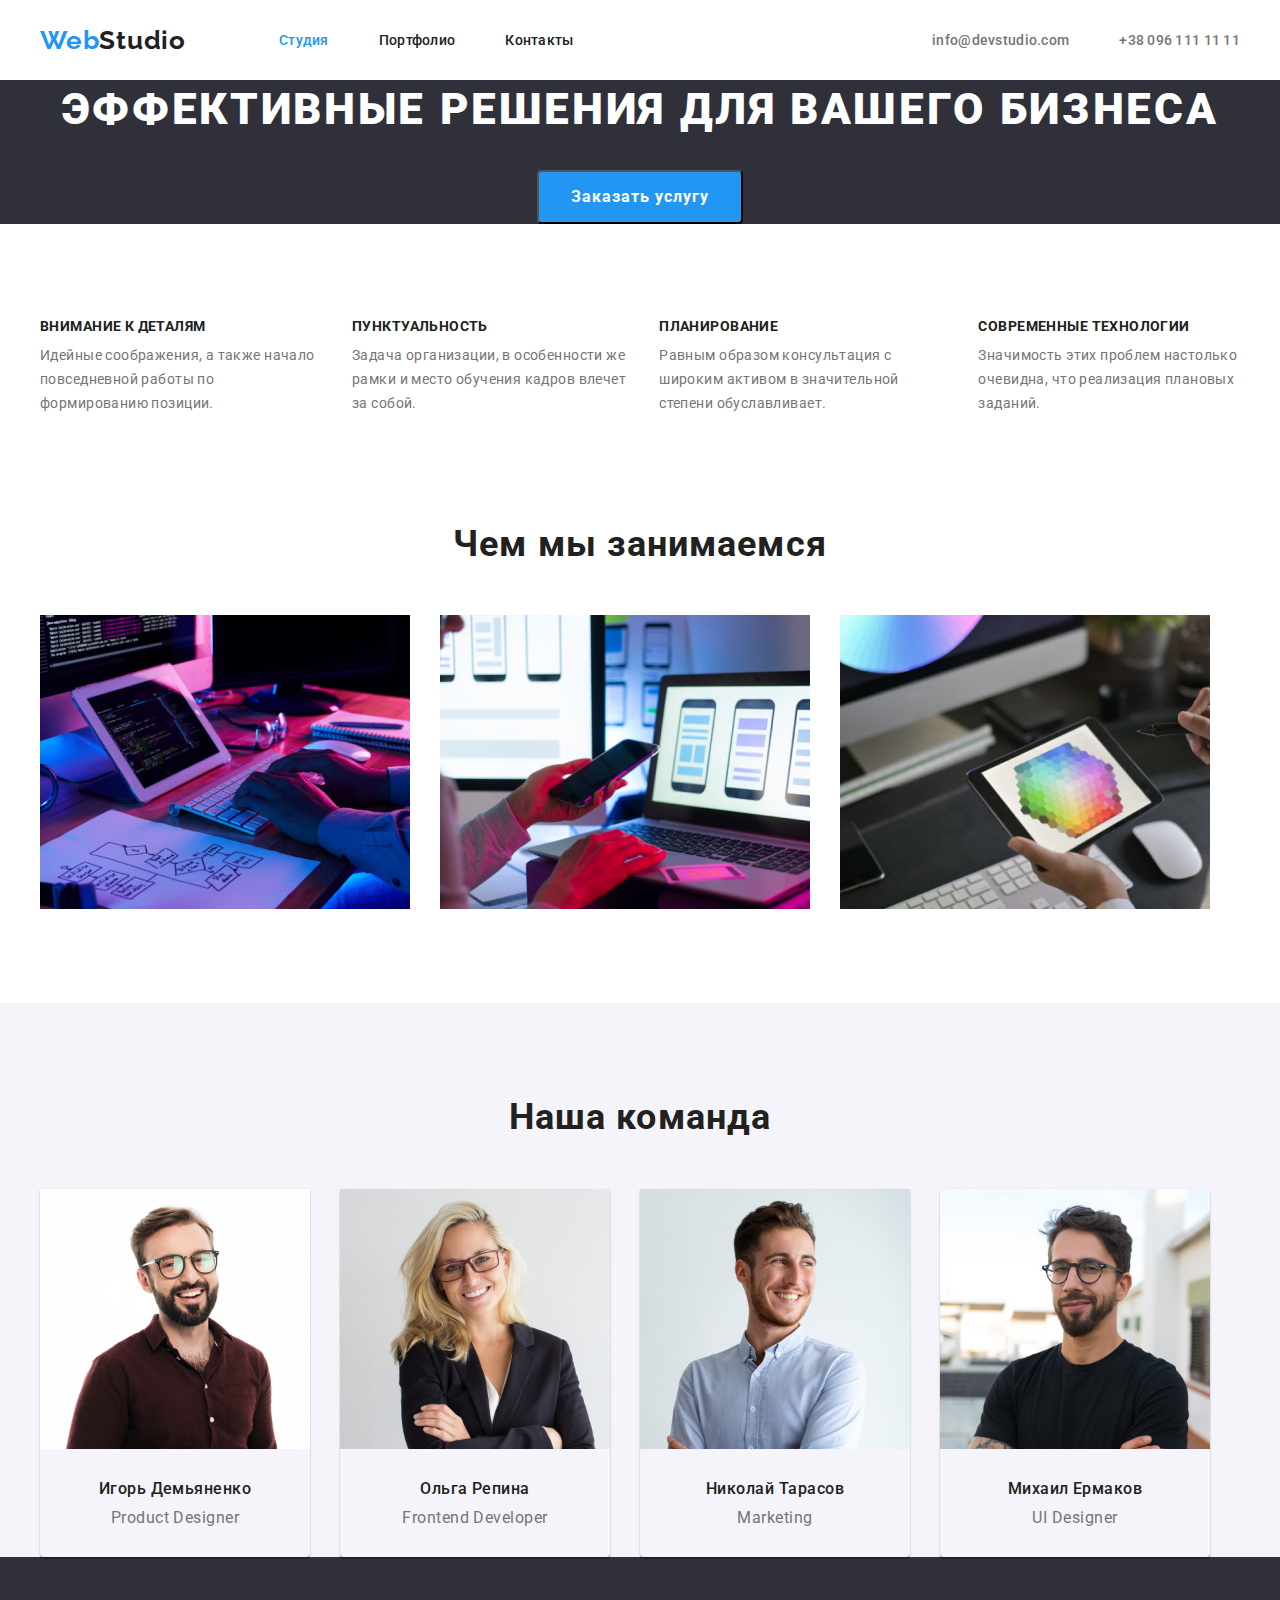
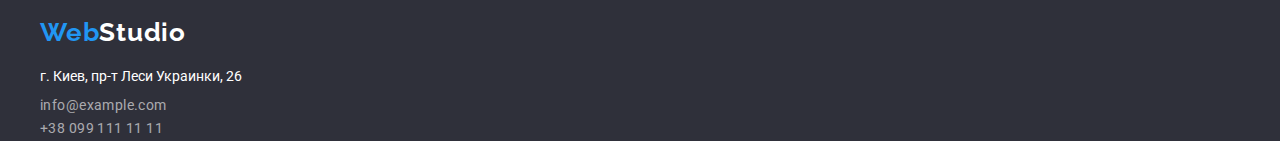
==== commit 9a77fd72: "Робота над секціями 04" ====
--- a/index.html
+++ b/index.html
@@ -15,7 +15,7 @@
             <nav class="nav">
                 <a class="logo" href="./index.html">Web<span class="logo-top">Studio</span></a>
                 <ul class="site-nav list">
-                    <li class="item"><a class="navigation current" href="">Студия</a></li>
+                    <li class="item"><a class="navigation current" href="./index.html">Студия</a></li>
                     <li class="item"><a class="navigation" href="./portfolio.html">Портфолио</a></li>
                     <li class="item"><a class="navigation" href="#contacts">Контакты</a></li>
                 </ul>
@@ -60,11 +60,11 @@
             <div class="container">
                 <h2 class="job-title">Чем мы занимаемся</h2>
                 <ul class="job-schedule">
-                    <li class="job-item"><img src="./images/img1.jpg" width="370" height="294" alt="programer-working-his-desk-office" /></li>
-                    <li class="job-item"><img src="./images/img2.jpg" width="370" height="294"
+                    <li class="job-item list"><img src="./images/img1.jpg" width="370" height="294" alt="programer-working-his-desk-office" /></li>
+                    <li class="job-item list"><img src="./images/img2.jpg" width="370" height="294"
                             alt="designers-are-developing-application-smartphones-team-creators-is-working-interface-mobile-phones" />
                     </li>
-                    <li class="job-item"><img src="./images/img3.jpg" width="370" height="294" alt="artist-web-design-with-working-colour-selection" />
+                    <li class="job-item list"><img src="./images/img3.jpg" width="370" height="294" alt="artist-web-design-with-working-colour-selection" />
                     </li>
                 </ul>
             </div>
@@ -95,11 +95,11 @@
     </main>
     <footer id="contacts">
         <div class="container">
-            <a class="logo" href="./index.html">Web<span class="logo-bottom">Studio</span></a>
+            <div class="logo-container"><a class="logo" href="./index.html">Web<span class="logo-bottom">Studio</span></a></div>
             <ul class="list">
                 <li class="location">г. Киев, пр-т Леси Украинки, 26</li>
                 <li><a class="mail" href="mailto:info@example.com">info@example.com</a></li>
-                <li><a class="mail" href="tel:+380991111111">+38 099 111 11 11</a></li>
+                <li><a class="tel" href="tel:+380991111111">+38 099 111 11 11</a></li>
             </ul>
             </footer>
         </div>
--- a/css/styles.css
+++ b/css/styles.css
@@ -159,7 +159,6 @@
 .features-section {
   padding-top: 94px;
   padding-bottom: 94px;
-  background-color: cyan;
 }
 .features-schedule {
   display: flex;
@@ -187,7 +186,6 @@
 /* блок наши роботы */
 .job-section {
   padding-bottom: 94px;
-  background-color: blueviolet;
 }
 .job-title {
   font-weight: 700;
@@ -200,6 +198,8 @@
 }
 .job-schedule {
   display: flex;
+  padding: 0;
+  margin: 0;
 }
 .job-item:not(:last-child) {
   margin-right: 30px;
@@ -207,11 +207,24 @@
 
 /* блок команда */
 .team {
-  padding-bottom: 94px;
   background-color: var(--light-gray);
 }
+.team-title {
+  padding-top: 94px;
+  margin-bottom: 50px;
+  font-weight: 700;
+  font-size: 36px;
+  line-height: 1.166;
+  text-align: center;
+  letter-spacing: 0.03em;
+  color: var(--black-text);
+}
 .team-schedule {
   display: flex;
+}
+.team-item {
+  box-shadow: 0px 1px 3px rgba(0, 0, 0, 0.12), 0px 1px 1px rgba(0, 0, 0, 0.14), 0px 2px 1px rgba(0, 0, 0, 0.2);
+  border-radius: 0px 0px 4px 4px;
 }
 .team-item:not(:last-child) {
   margin-right: 30px;
@@ -251,8 +264,14 @@
   color: var(--white);
   text-decoration: none;
 }
-
+.logo-container {
+  /* display: block; */
+  padding-top: 60px;
+  margin-bottom: 20px;
+  /* padding-left: 215px; */
+}
 .location {
+  margin-bottom: 9px;
   font-weight: 400;
   font-size: 14px;
   line-height: 1.71
@@ -262,6 +281,16 @@
 }
 
 .mail{
+  margin-bottom: 9px;
+  font-weight: 400;
+  font-size: 14px;
+  line-height: 1.71;
+  letter-spacing: 0.03em;
+  color: rgba(255, 255, 255, 0.6);
+  text-decoration: none;
+}
+.tel {
+  margin-bottom: 60px;
   font-weight: 400;
   font-size: 14px;
   line-height: 1.71;
@@ -293,25 +322,43 @@
   align-items: center;
   justify-content: center;
   padding-top: 94px;
-  padding-bottom: 32.65px;
-  background-color: darkolivegreen;
-}
-.filters-item {
-  display: block;
-}
-.project-section {
-  padding-bottom: 148px;
-  background-color: darkmagenta;
-}
-.project{
+  padding-bottom: 50px;
+}
+.filters-item:not(:last-child) {
+  margin-right: 8px;
+}
+
+/* блок проэкты */
+.projects-section {
+  padding-bottom: 94px;
+}
+.projects-schedule {
+  display: flex;
+  flex-wrap: wrap;
+}
+.projects-item {
+  border: 1px solid #EEEEEE;
+  margin-right: 30px;
+  margin-bottom: 30px;
+}
+.projects-item:nth-child(3n) {
+  margin-right: 0;
+}
+.projects-item:nth-last-child(-n + 3) {
+  margin-bottom: 0;
+}
+.projects-title{
+  padding-left: 24px;
+  margin-bottom: 4px;
   font-weight: 700;
   font-size: 18px;
   line-height: 2;
   letter-spacing: 0.06em;
   color: var(--black-text);
 }
-.project-item{
-  margin-bottom: 0;
+.projects{
+  padding-left: 24px;
+  margin-bottom: 20px;
   font-weight: 400;
   font-size: 16px;
   line-height: 1.87;
@@ -322,5 +369,5 @@
   width: 1200px;
   margin-left: auto;
   margin-right: auto;
-  outline: 2px solid violet;
-}
+  /* outline: 2px solid violet; */
+}
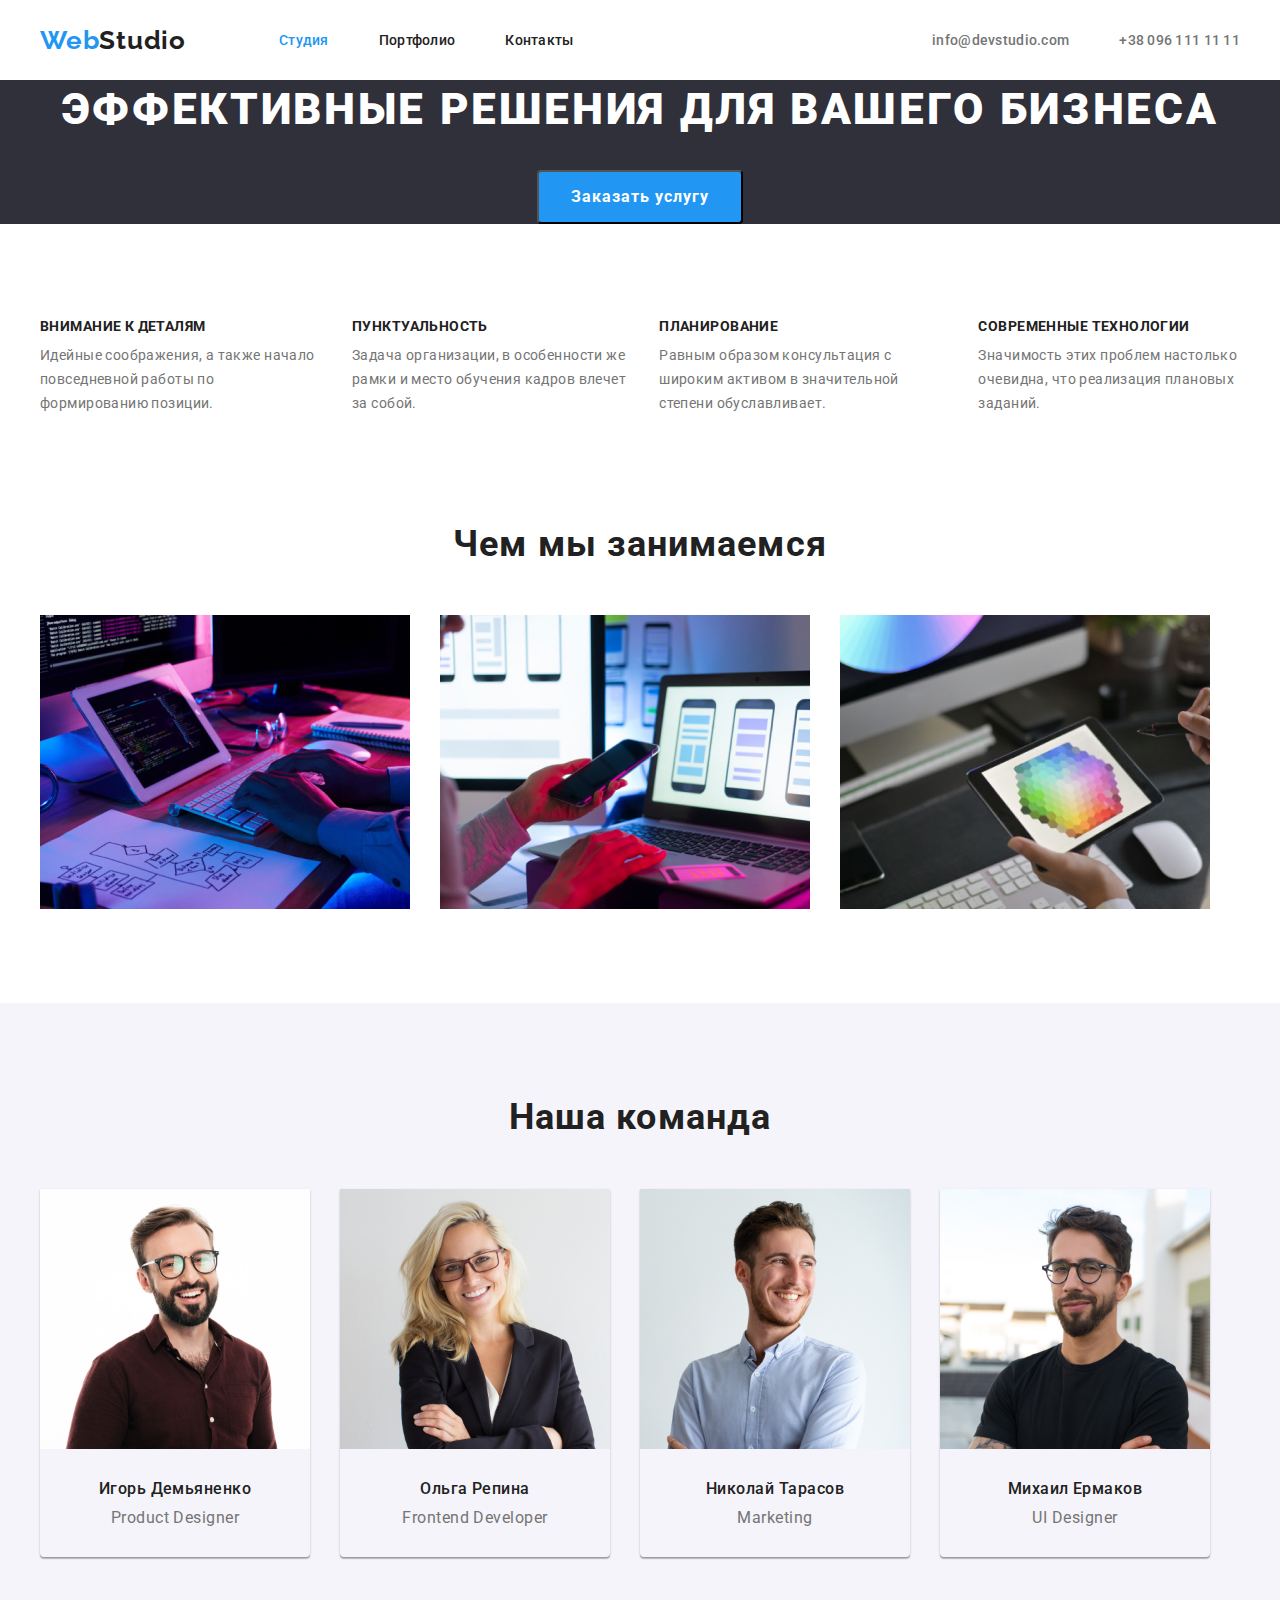
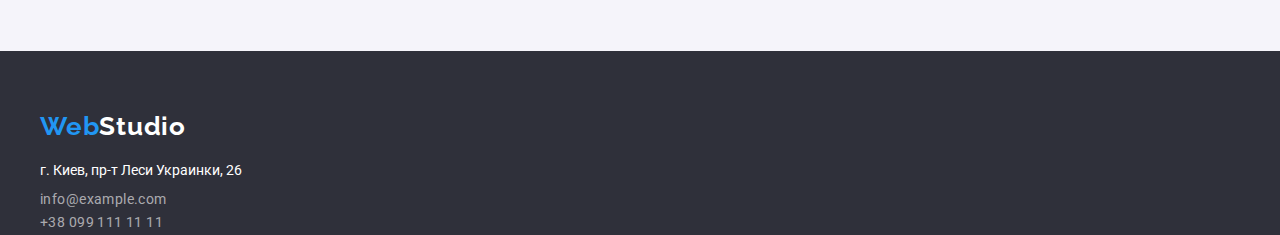
==== commit 4452a94d: "Робота над секціями 05" ====
--- a/index.html
+++ b/index.html
@@ -101,7 +101,7 @@
                 <li><a class="mail" href="mailto:info@example.com">info@example.com</a></li>
                 <li><a class="tel" href="tel:+380991111111">+38 099 111 11 11</a></li>
             </ul>
-            </footer>
         </div>
+        </footer>
 </body>
 </html>--- a/css/styles.css
+++ b/css/styles.css
@@ -223,6 +223,7 @@
   display: flex;
 }
 .team-item {
+  margin-bottom: 94px;
   box-shadow: 0px 1px 3px rgba(0, 0, 0, 0.12), 0px 1px 1px rgba(0, 0, 0, 0.14), 0px 2px 1px rgba(0, 0, 0, 0.2);
   border-radius: 0px 0px 4px 4px;
 }
@@ -265,10 +266,8 @@
   text-decoration: none;
 }
 .logo-container {
-  /* display: block; */
   padding-top: 60px;
   margin-bottom: 20px;
-  /* padding-left: 215px; */
 }
 .location {
   margin-bottom: 9px;
@@ -290,7 +289,6 @@
   text-decoration: none;
 }
 .tel {
-  margin-bottom: 60px;
   font-weight: 400;
   font-size: 14px;
   line-height: 1.71;
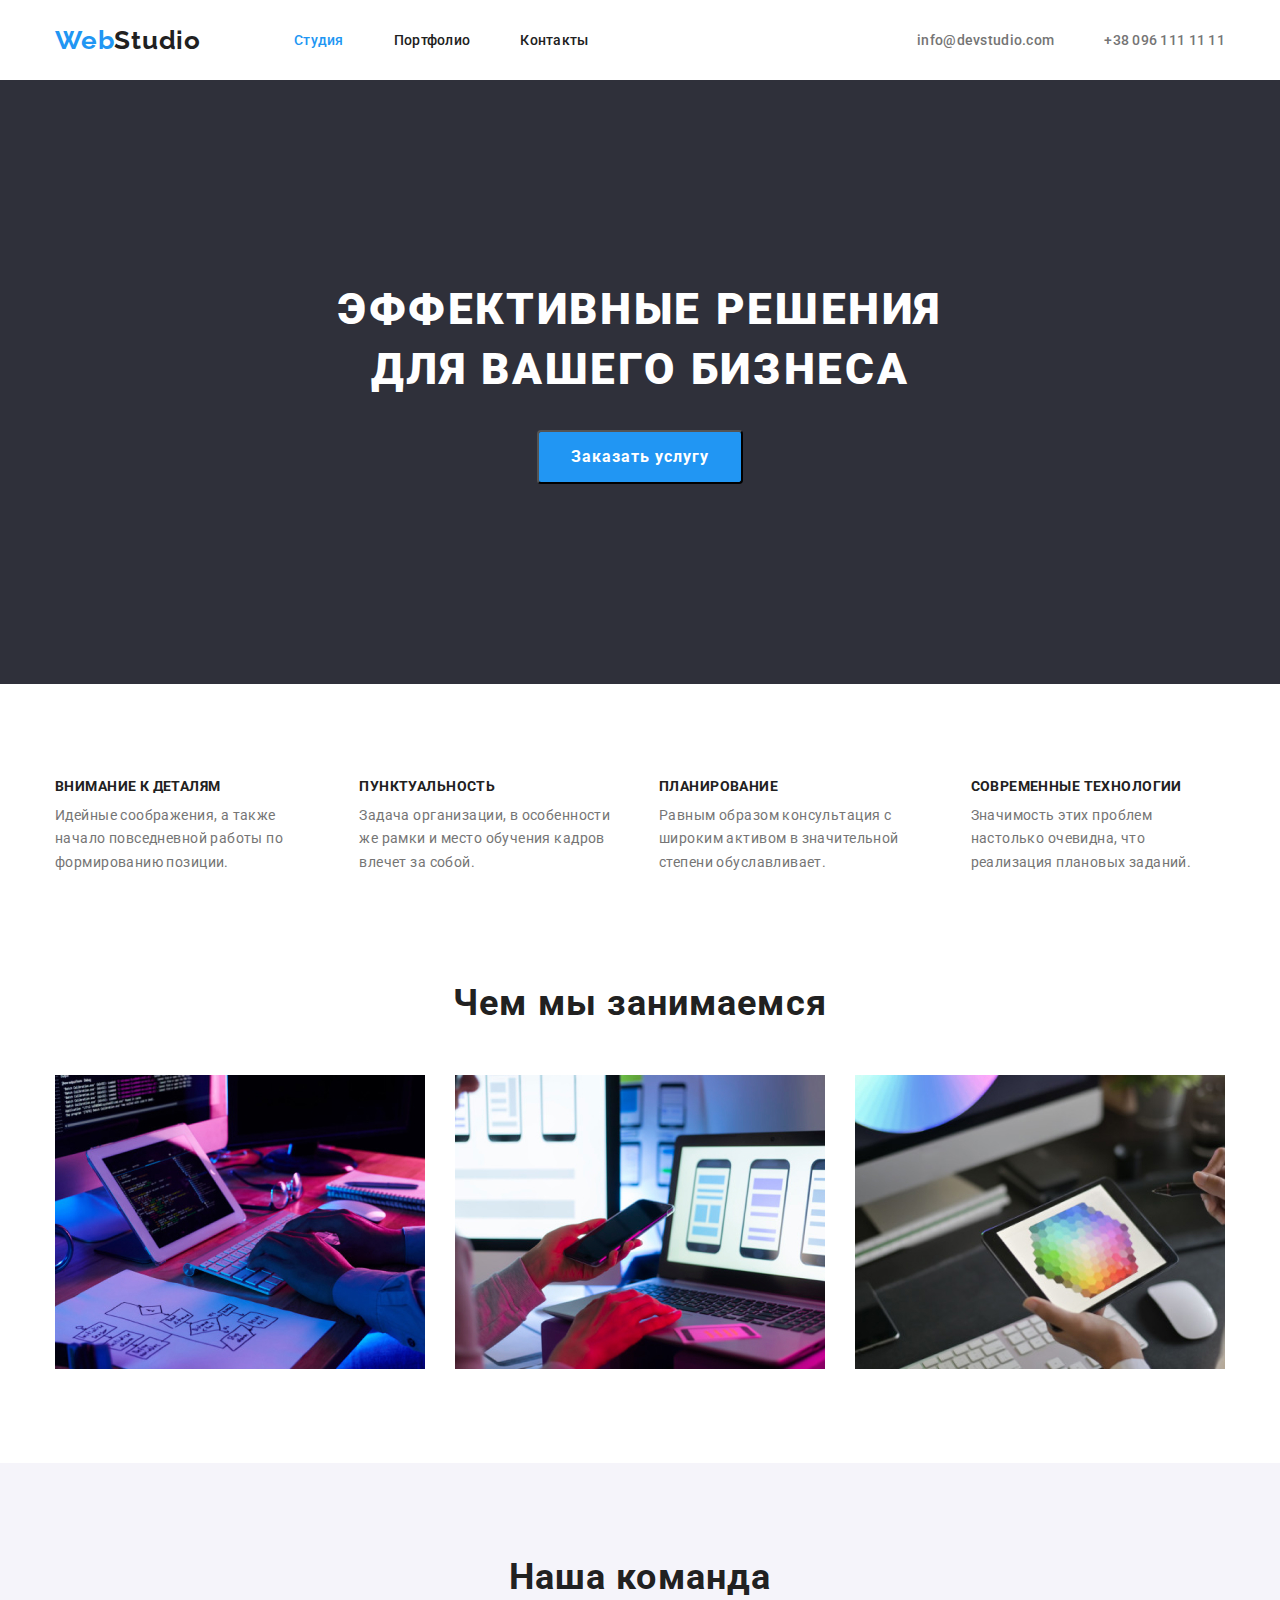
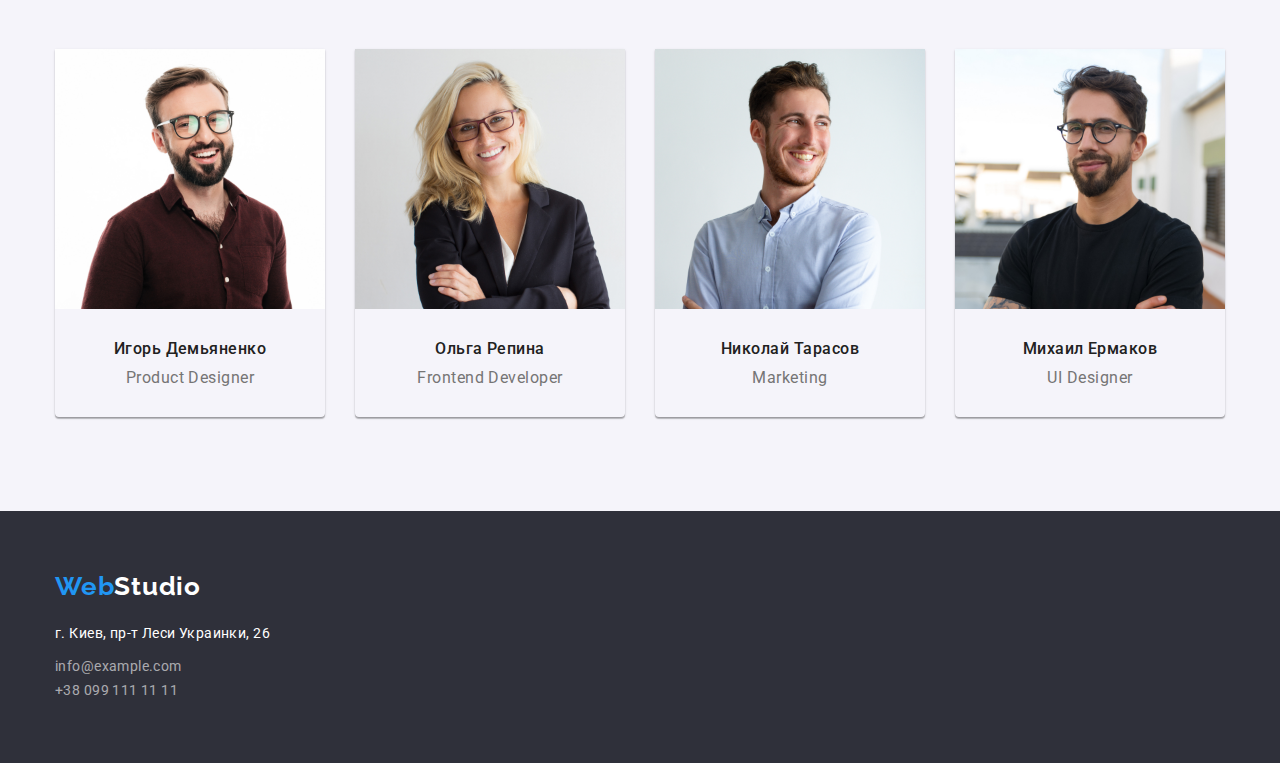
==== commit aa4cea94: "Виправлення помилок ДЗ" ====
--- a/index.html
+++ b/index.html
@@ -29,8 +29,10 @@
     <main>
         <section class="hero">
             <div class="container">
-                <h1 class="hero-title">Эффективные решения для вашего бизнеса</h1>
-                <button class="hero-button" type="button">Заказать услугу</button>
+                <div class="hero-container">
+                    <h1 class="hero-title">Эффективные решения для вашего бизнеса</h1>
+                    <button class="hero-button" type="button">Заказать услугу</button>
+                </div>
             </div>
         </section>
         <section class="features-section">
@@ -93,15 +95,15 @@
             </div>
         </section>
     </main>
-    <footer id="contacts">
+    <footer id="contacts" class="footer">
         <div class="container">
-            <div class="logo-container"><a class="logo" href="./index.html">Web<span class="logo-bottom">Studio</span></a></div>
-            <ul class="list">
+            <a class="logo" href="./index.html">Web<span class="logo-bottom">Studio</span></a>
+            <ul class="list footer-flexbox">
                 <li class="location">г. Киев, пр-т Леси Украинки, 26</li>
                 <li><a class="mail" href="mailto:info@example.com">info@example.com</a></li>
-                <li><a class="tel" href="tel:+380991111111">+38 099 111 11 11</a></li>
+                <li><a class="mail" href="tel:+380991111111">+38 099 111 11 11</a></li>
             </ul>
         </div>
-        </footer>
+    </footer>
 </body>
 </html>--- a/css/styles.css
+++ b/css/styles.css
@@ -19,7 +19,7 @@
 }
 
 /* утилиты */
-html{
+html {
   box-sizing: border-box;
 }
 
@@ -105,9 +105,9 @@
   display: flex;
   margin-left: auto;
 }
- .schedule-contacts .item + .item {
-   margin-left: 50px;
- }
+.schedule-contacts .item + .item {
+  margin-left: 50px;
+}
 .contacts {
   font-weight: 500;
   font-size: 14px;
@@ -126,8 +126,15 @@
 
 /* блок герой */
 .hero {
+  padding-top: 200px;
+  padding-bottom: 200px;
   background-color: var(--dark-gray);
   text-align: center;
+}
+.hero-container {
+  max-width: 696px;
+  margin-left: auto;
+  margin-right: auto;
 }
 .hero-title {
   margin-top: 0;
@@ -224,7 +231,8 @@
 }
 .team-item {
   margin-bottom: 94px;
-  box-shadow: 0px 1px 3px rgba(0, 0, 0, 0.12), 0px 1px 1px rgba(0, 0, 0, 0.14), 0px 2px 1px rgba(0, 0, 0, 0.2);
+  box-shadow: 0px 1px 3px rgba(0, 0, 0, 0.12), 0px 1px 1px rgba(0, 0, 0, 0.14),
+    0px 2px 1px rgba(0, 0, 0, 0.2);
   border-radius: 0px 0px 4px 4px;
 }
 .team-item:not(:last-child) {
@@ -256,6 +264,10 @@
 footer {
   background-color: var(--dark-gray);
 }
+.footer {
+  padding-top: 60px;
+  padding-bottom: 60px;
+}
 .logo-bottom {
   font-family: Raleway, sans-serif;
   font-weight: 700;
@@ -265,40 +277,37 @@
   color: var(--white);
   text-decoration: none;
 }
-.logo-container {
-  padding-top: 60px;
-  margin-bottom: 20px;
+.footer-flexbox {
+  display: flex;
+  flex-direction: column;
 }
 .location {
   margin-bottom: 9px;
+  margin-top: 20px;
+  font-family: Roboto, sans-serif;
   font-weight: 400;
   font-size: 14px;
-  line-height: 1.71
-  letter-spacing: 0.03em;
-  color: var(--white);
-  text-decoration: none;
-}
-
-.mail{
-  margin-bottom: 9px;
+  line-height: 1.71;
+  letter-spacing: 0.03em;
+  color: var(--white);
+  list-style: none;
+  text-decoration: none;
+}
+.mail + .mail {
+  margin-top: 9px;
+}
+.mail {
+  font-family: Roboto, sans-serif;
   font-weight: 400;
   font-size: 14px;
   line-height: 1.71;
+  text-decoration: none;
   letter-spacing: 0.03em;
   color: rgba(255, 255, 255, 0.6);
-  text-decoration: none;
-}
-.tel {
-  font-weight: 400;
-  font-size: 14px;
-  line-height: 1.71;
-  letter-spacing: 0.03em;
-  color: rgba(255, 255, 255, 0.6);
-  text-decoration: none;
 }
 
 /* блок фильтры */
-.button{
+.button {
   font-family: Roboto, sans-serif;
   font-weight: 500;
   font-size: 16px;
@@ -335,7 +344,7 @@
   flex-wrap: wrap;
 }
 .projects-item {
-  border: 1px solid #EEEEEE;
+  border: 1px solid #eeeeee;
   margin-right: 30px;
   margin-bottom: 30px;
 }
@@ -345,7 +354,7 @@
 .projects-item:nth-last-child(-n + 3) {
   margin-bottom: 0;
 }
-.projects-title{
+.projects-title {
   padding-left: 24px;
   margin-bottom: 4px;
   font-weight: 700;
@@ -354,7 +363,7 @@
   letter-spacing: 0.06em;
   color: var(--black-text);
 }
-.projects{
+.projects {
   padding-left: 24px;
   margin-bottom: 20px;
   font-weight: 400;
@@ -367,5 +376,6 @@
   width: 1200px;
   margin-left: auto;
   margin-right: auto;
-  /* outline: 2px solid violet; */
-}
+  padding-left: 15px;
+  padding-right: 15px;
+}
